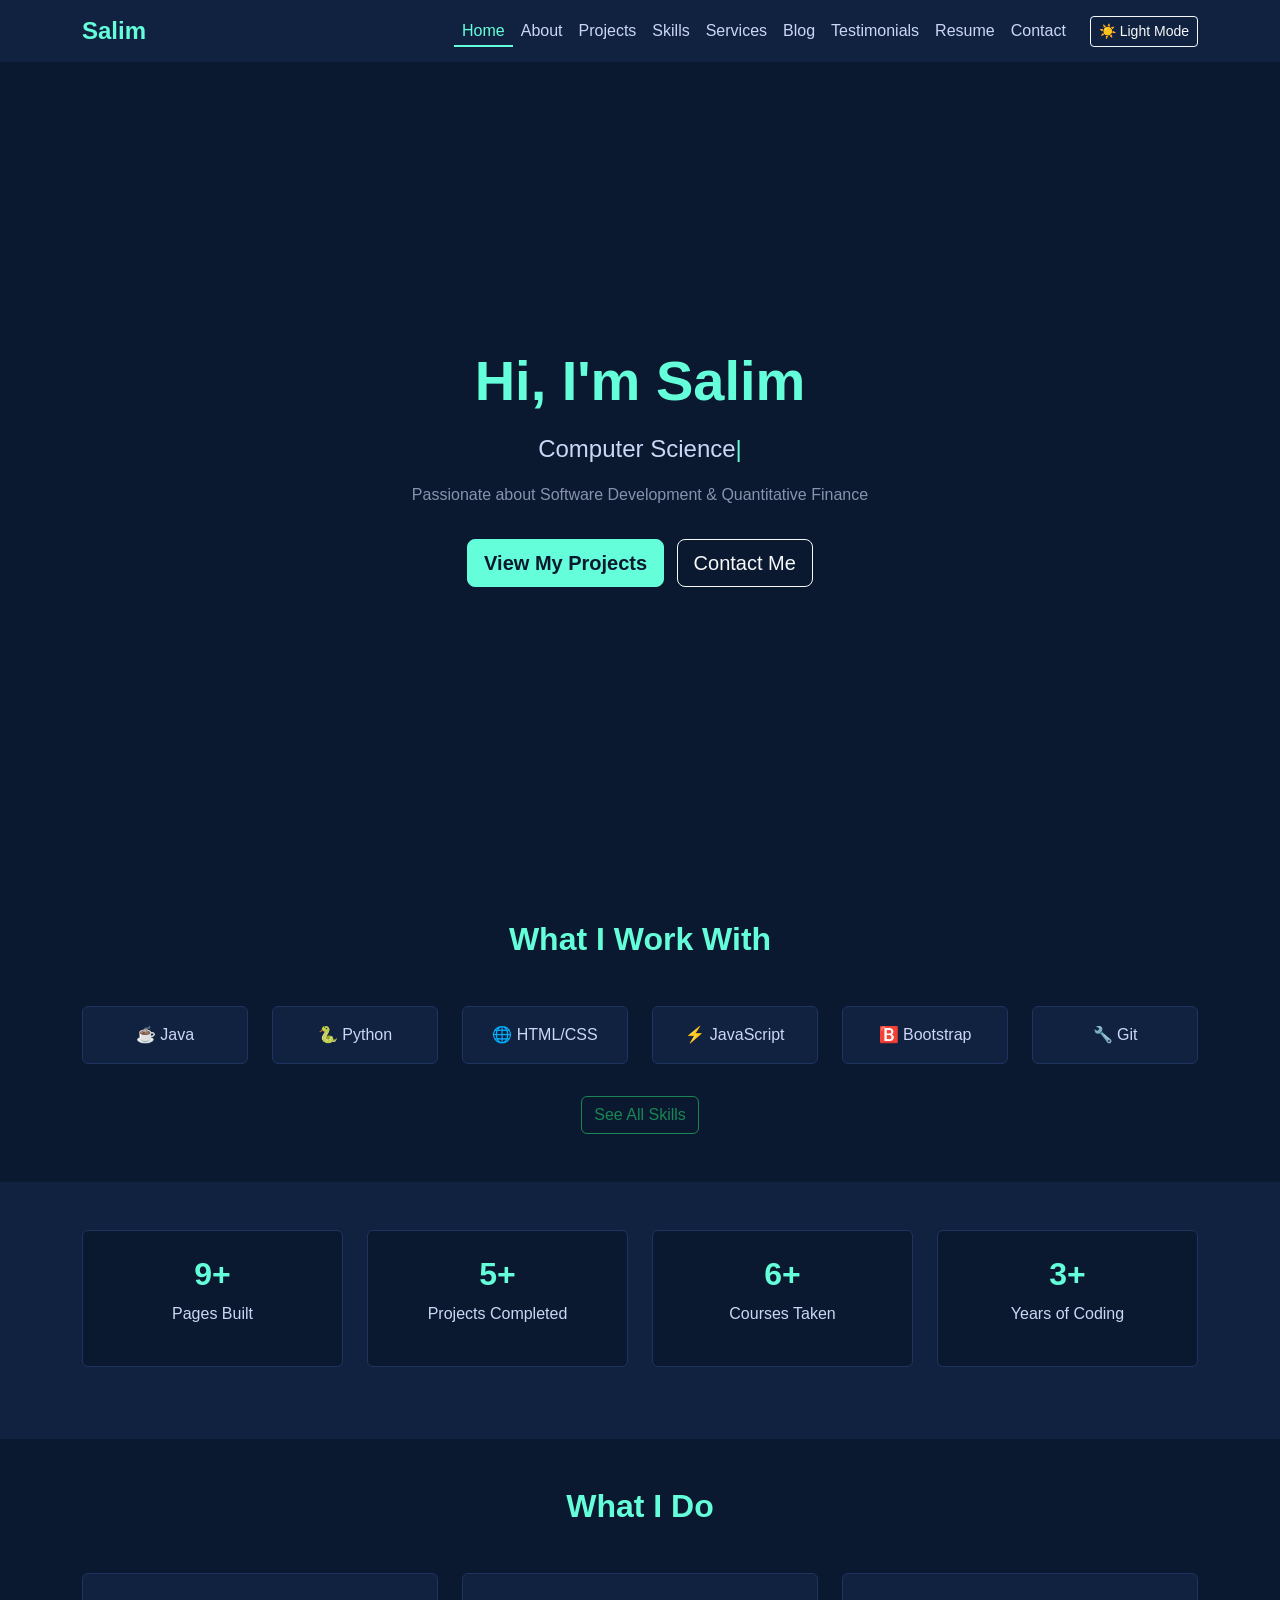
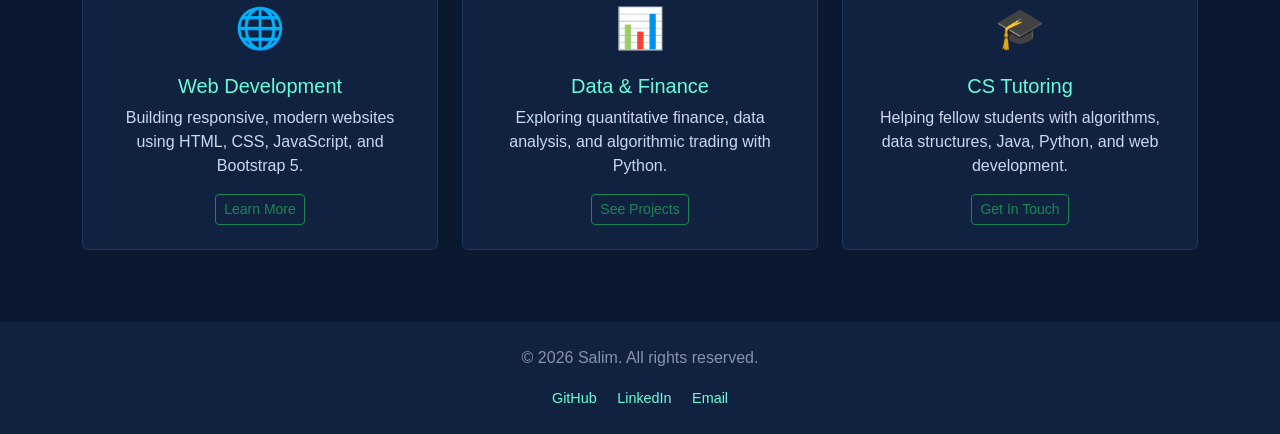
==== index.html @ c45f58c2 "Add skills preview section to Home page" ====
<!DOCTYPE html>
<html lang="en">
<head>
    <meta charset="UTF-8">
    <meta name="viewport" content="width=device-width, initial-scale=1.0">
    <title>Salim | Portfolio</title>
    <link href="https://cdn.jsdelivr.net/npm/bootstrap@5.3.0/dist/css/bootstrap.min.css" rel="stylesheet">
    <link rel="stylesheet" href="css/style.css">
</head>
<body>

    <!-- Navbar -->
    <nav class="navbar navbar-expand-lg navbar-dark bg-dark">
        <div class="container">
            <a class="navbar-brand" href="index.html">Salim</a>
            <button class="navbar-toggler" type="button" data-bs-toggle="collapse" data-bs-target="#navbarNav">
                <span class="navbar-toggler-icon"></span>
            </button>
            <div class="collapse navbar-collapse" id="navbarNav">
                <ul class="navbar-nav ms-auto">
                    <li class="nav-item"><a class="nav-link active" href="index.html">Home</a></li>
                    <li class="nav-item"><a class="nav-link" href="about.html">About</a></li>
                    <li class="nav-item"><a class="nav-link" href="projects.html">Projects</a></li>
                    <li class="nav-item"><a class="nav-link" href="skills.html">Skills</a></li>
                    <li class="nav-item"><a class="nav-link" href="services.html">Services</a></li>
                    <li class="nav-item"><a class="nav-link" href="blog.html">Blog</a></li>
                    <li class="nav-item"><a class="nav-link" href="testimonials.html">Testimonials</a></li>
                    <li class="nav-item"><a class="nav-link" href="resume.html">Resume</a></li>
                    <li class="nav-item"><a class="nav-link" href="contact.html">Contact</a></li>
                </ul>
            </div>
            <button id="modeToggle" class="btn btn-outline-light btn-sm ms-3" onclick="toggleMode()">☀️ Light Mode</button>
        </div>
    </nav>

    <!-- Hero Section -->
    <section class="hero d-flex align-items-center">
        <div class="container text-center">
            <h1 class="display-4 fw-bold">Hi, I'm Salim</h1>
            <p class="lead"><span id="typedText"></span><span class="cursor">|</span></p>
            <p class="subtext">Passionate about Software Development & Quantitative Finance</p>
            <a href="projects.html" class="btn btn-primary btn-lg me-2">View My Projects</a>
            <a href="contact.html" class="btn btn-outline-light btn-lg">Contact Me</a>
        </div>
    </section>
    <!-- Skills Preview Section -->
    <section class="py-5">
        <div class="container">
            <h2 class="section-title text-center mb-5">What I Work With</h2>
            <div class="row justify-content-center text-center">
                <div class="col-md-2 col-4 mb-4">
                    <div class="tech-badge p-3 rounded">
                        <p class="mb-0">☕ Java</p>
                    </div>
                </div>
                <div class="col-md-2 col-4 mb-4">
                    <div class="tech-badge p-3 rounded">
                        <p class="mb-0">🐍 Python</p>
                    </div>
                </div>
                <div class="col-md-2 col-4 mb-4">
                    <div class="tech-badge p-3 rounded">
                        <p class="mb-0">🌐 HTML/CSS</p>
                    </div>
                </div>
                <div class="col-md-2 col-4 mb-4">
                    <div class="tech-badge p-3 rounded">
                        <p class="mb-0">⚡ JavaScript</p>
                    </div>
                </div>
                <div class="col-md-2 col-4 mb-4">
                    <div class="tech-badge p-3 rounded">
                        <p class="mb-0">🅱️ Bootstrap</p>
                    </div>
                </div>
                <div class="col-md-2 col-4 mb-4">
                    <div class="tech-badge p-3 rounded">
                        <p class="mb-0">🔧 Git</p>
                    </div>
                </div>
            </div>
            <div class="text-center mt-2">
                <a href="skills.html" class="btn btn-outline-success">See All Skills</a>
            </div>
        </div>
    </section>
<!-- Stats Section -->
    <section class="stats-section py-5">
        <div class="container">
            <div class="row text-center">
                <div class="col-md-3 mb-4">
                    <div class="stat-card p-4 rounded">
                        <h2 class="accent-text fw-bold">9+</h2>
                        <p>Pages Built</p>
                    </div>
                </div>
                <div class="col-md-3 mb-4">
                    <div class="stat-card p-4 rounded">
                        <h2 class="accent-text fw-bold">5+</h2>
                        <p>Projects Completed</p>
                    </div>
                </div>
                <div class="col-md-3 mb-4">
                    <div class="stat-card p-4 rounded">
                        <h2 class="accent-text fw-bold">6+</h2>
                        <p>Courses Taken</p>
                    </div>
                </div>
                <div class="col-md-3 mb-4">
                    <div class="stat-card p-4 rounded">
                        <h2 class="accent-text fw-bold">3+</h2>
                        <p>Years of Coding</p>
                    </div>
                </div>
            </div>
        </div>
    </section>
    <!-- Featured Section -->
    <section class="py-5">
        <div class="container">
            <h2 class="section-title text-center mb-5">What I Do</h2>
            <div class="row text-center">
                <div class="col-md-4 mb-4">
                    <div class="feature-card p-4 rounded h-100">
                        <div class="feature-icon mb-3">🌐</div>
                        <h5 class="accent-text">Web Development</h5>
                        <p>Building responsive, modern websites using HTML, CSS, JavaScript, and Bootstrap 5.</p>
                        <a href="services.html" class="btn btn-outline-success btn-sm">Learn More</a>
                    </div>
                </div>
                <div class="col-md-4 mb-4">
                    <div class="feature-card p-4 rounded h-100">
                        <div class="feature-icon mb-3">📊</div>
                        <h5 class="accent-text">Data & Finance</h5>
                        <p>Exploring quantitative finance, data analysis, and algorithmic trading with Python.</p>
                        <a href="projects.html" class="btn btn-outline-success btn-sm">See Projects</a>
                    </div>
                </div>
                <div class="col-md-4 mb-4">
                    <div class="feature-card p-4 rounded h-100">
                        <div class="feature-icon mb-3">🎓</div>
                        <h5 class="accent-text">CS Tutoring</h5>
                        <p>Helping fellow students with algorithms, data structures, Java, Python, and web development.</p>
                        <a href="contact.html" class="btn btn-outline-success btn-sm">Get In Touch</a>
                    </div>
                </div>
            </div>
        </div>
    </section>
<!-- Footer -->
    <footer class="text-center py-4">
        <p>&copy; 2026 Salim. All rights reserved.</p>
        <div class="social-links mt-2">
            <a href="https://github.com/8salim3" target="_blank" class="social-link me-3">GitHub</a>
            <a href="https://linkedin.com" target="_blank" class="social-link me-3">LinkedIn</a>
            <a href="mailto:salim@strathmore.edu" class="social-link">Email</a>
        </div>
    </footer>

    <button id="backToTop" onclick="scrollToTop()">↑</button>

    <script src="https://cdn.jsdelivr.net/npm/bootstrap@5.3.0/dist/js/bootstrap.bundle.min.js"></script>
    <script src="js/main.js"></script>
</body>
</html>
---- css/style.css ----
/* General */
body {
    background-color: #0a192f;
    color: #ccd6f6;
    font-family: 'Segoe UI', Tahoma, Geneva, Verdana, sans-serif;
}

/* Navbar */
.navbar {
    background-color: #112240 !important;
}

.navbar-brand {
    color: #64ffda !important;
    font-weight: bold;
    font-size: 1.5rem;
}

.nav-link {
    color: #ccd6f6 !important;
}

.nav-link:hover {
    color: #64ffda !important;
}

/* Hero Section */
.hero {
    min-height: 90vh;
    background-color: #0a192f;
    display: flex;
    align-items: center;
}

.hero h1 {
    color: #64ffda;
    margin-bottom: 1rem;
}

.hero .lead {
    color: #ccd6f6;
    font-size: 1.5rem;
}

.hero .subtext {
    color: #8892b0;
    margin-bottom: 2rem;
}

/* Footer */
footer {
    background-color: #112240;
    color: #8892b0;
    margin-top: auto;
}
/* Section Titles */
.section-title {
    color: #64ffda;
    font-weight: bold;
}

.accent-text {
    color: #64ffda;
}

/* Education Card */
.education-card {
    background-color: #112240;
    border-left: 4px solid #64ffda;
}

/* Interest Cards */
.interest-card {
    background-color: #112240;
    border: 1px solid #1d3461;
    transition: transform 0.3s ease;
}

.interest-card:hover {
    transform: translateY(-5px);
    border-color: #64ffda;
}
/* Contact Form */
.contact-form {
    background-color: #112240;
    border: 1px solid #1d3461;
}

.form-control {
    background-color: #0a192f;
    border: 1px solid #1d3461;
    color: #ccd6f6;
}

.form-control:focus {
    background-color: #0a192f;
    border-color: #64ffda;
    color: #ccd6f6;
    box-shadow: 0 0 0 0.2rem rgba(100, 255, 218, 0.25);
}

.form-label {
    color: #ccd6f6;
}

.btn-primary {
    background-color: #64ffda;
    border-color: #64ffda;
    color: #0a192f;
    font-weight: bold;
}

.btn-primary:hover {
    background-color: #45e6c3;
    border-color: #45e6c3;
    color: #0a192f;
}
/* Project Cards */
.project-card {
    background-color: #112240;
    border: 1px solid #1d3461;
    transition: transform 0.3s ease;
}

.project-card:hover {
    transform: translateY(-5px);
    border-color: #64ffda;
}
/* Skills Progress Bars */
.progress {
    background-color: #1d3461;
    height: 12px;
    border-radius: 6px;
}

.progress-bar {
    background-color: #64ffda;
    color: #0a192f;
    font-weight: bold;
    font-size: 0.75rem;
}

/* Skill Badges */
.skill-badge {
    background-color: #112240;
    border: 1px solid #1d3461;
    color: #ccd6f6;
    transition: all 0.3s ease;
}

.skill-badge:hover {
    border-color: #64ffda;
    color: #64ffda;
}
/* Service Cards */
.service-card {
    background-color: #112240;
    border: 1px solid #1d3461;
    transition: transform 0.3s ease;
}

.service-card:hover {
    transform: translateY(-5px);
    border-color: #64ffda;
}

.service-icon {
    font-size: 2.5rem;
}
/* Blog Cards */
.blog-card {
    background-color: #112240;
    border: 1px solid #1d3461;
    transition: transform 0.3s ease;
}

.blog-card:hover {
    transform: translateY(-5px);
    border-color: #64ffda;
}

.blog-card-header {
    background-color: #0a192f;
    border-bottom: 1px solid #1d3461;
}

.blog-category {
    color: #64ffda;
    font-size: 0.85rem;
    font-weight: bold;
    text-transform: uppercase;
    letter-spacing: 1px;
}
/* Testimonial Cards */
.testimonial-card {
    background-color: #112240;
    border: 1px solid #1d3461;
    border-left: 4px solid #64ffda;
    transition: transform 0.3s ease;
}

.testimonial-card:hover {
    transform: translateY(-5px);
}

.testimonial-text {
    color: #ccd6f6;
    font-style: italic;
    line-height: 1.8;
}
/* Resume Items */
.resume-item {
    background-color: #112240;
    border: 1px solid #1d3461;
    border-left: 4px solid #64ffda;
    transition: transform 0.3s ease;
}

.resume-item:hover {
    transform: translateY(-3px);
}
/* Light Mode */
body.light-mode {
    background-color: #f0f4f8;
    color: #1a1a2e;
}

body.light-mode .navbar {
    background-color: #1a1a2e !important;
}

body.light-mode .hero {
    background-color: #f0f4f8;
}

body.light-mode .education-card,
body.light-mode .interest-card,
body.light-mode .project-card,
body.light-mode .service-card,
body.light-mode .blog-card,
body.light-mode .testimonial-card,
body.light-mode .resume-item,
body.light-mode .contact-form,
body.light-mode .skill-badge {
    background-color: #ffffff;
    border-color: #d0d7de;
}

body.light-mode .form-control {
    background-color: #ffffff;
    color: #1a1a2e;
    border-color: #d0d7de;
}

body.light-mode footer {
    background-color: #1a1a2e;
    color: #f0f4f8;
}

body.light-mode .text-muted {
    color: #555555 !important;
}
/* Social Links */
.social-links a {
    color: #64ffda;
    text-decoration: none;
    font-size: 0.9rem;
    transition: color 0.3s ease;
}

.social-links a:hover {
    color: #ffffff;
}
/* Back to Top Button */
#backToTop {
    display: none;
    position: fixed;
    bottom: 30px;
    right: 30px;
    background-color: #64ffda;
    color: #0a192f;
    border: none;
    border-radius: 50%;
    width: 45px;
    height: 45px;
    font-size: 1.2rem;
    cursor: pointer;
    z-index: 999;
    transition: background-color 0.3s ease;
}

#backToTop:hover {
    background-color: #45e6c3;
}
/* Stats Section */
.stats-section {
    background-color: #112240;
}

.stat-card {
    background-color: #0a192f;
    border: 1px solid #1d3461;
    transition: transform 0.3s ease;
}

.stat-card:hover {
    transform: translateY(-5px);
    border-color: #64ffda;
}
/* Feature Cards */
.feature-card {
    background-color: #112240;
    border: 1px solid #1d3461;
    transition: transform 0.3s ease;
}

.feature-card:hover {
    transform: translateY(-5px);
    border-color: #64ffda;
}

.feature-icon {
    font-size: 2.5rem;
}
/* Typing Animation */
.cursor {
    color: #64ffda;
    animation: blink 0.7s infinite;
}

@keyframes blink {
    0%, 100% { opacity: 1; }
    50% { opacity: 0; }
}
/* Intro Card */
.intro-card {
    background-color: #112240;
    border: 1px solid #1d3461;
    border-top: 4px solid #64ffda;
}

.intro-avatar {
    font-size: 4rem;
}
/* Active Nav Link */
.nav-link.active {
    color: #64ffda !important;
    border-bottom: 2px solid #64ffda;
    padding-bottom: 2px;
}
/* Filter Buttons */
.filter-btn {
    transition: all 0.3s ease;
}

.active-filter {
    background-color: #64ffda !important;
    color: #0a192f !important;
    border-color: #64ffda !important;
}
/* Call to Action Section */
.cta-section {
    background-color: #112240;
    border-top: 1px solid #1d3461;
    border-bottom: 1px solid #1d3461;
}
/* Timeline */
.timeline-item {
    background-color: #112240;
    border-left: 4px solid #64ffda;
    transition: transform 0.3s ease;
}

.timeline-item:hover {
    transform: translateX(5px);
}
/* Tech Badges */
.tech-badge {
    background-color: #112240;
    border: 1px solid #1d3461;
    color: #ccd6f6;
    transition: all 0.3s ease;
}

.tech-badge:hover {
    border-color: #64ffda;
    color: #64ffda;
    transform: translateY(-3px);
}
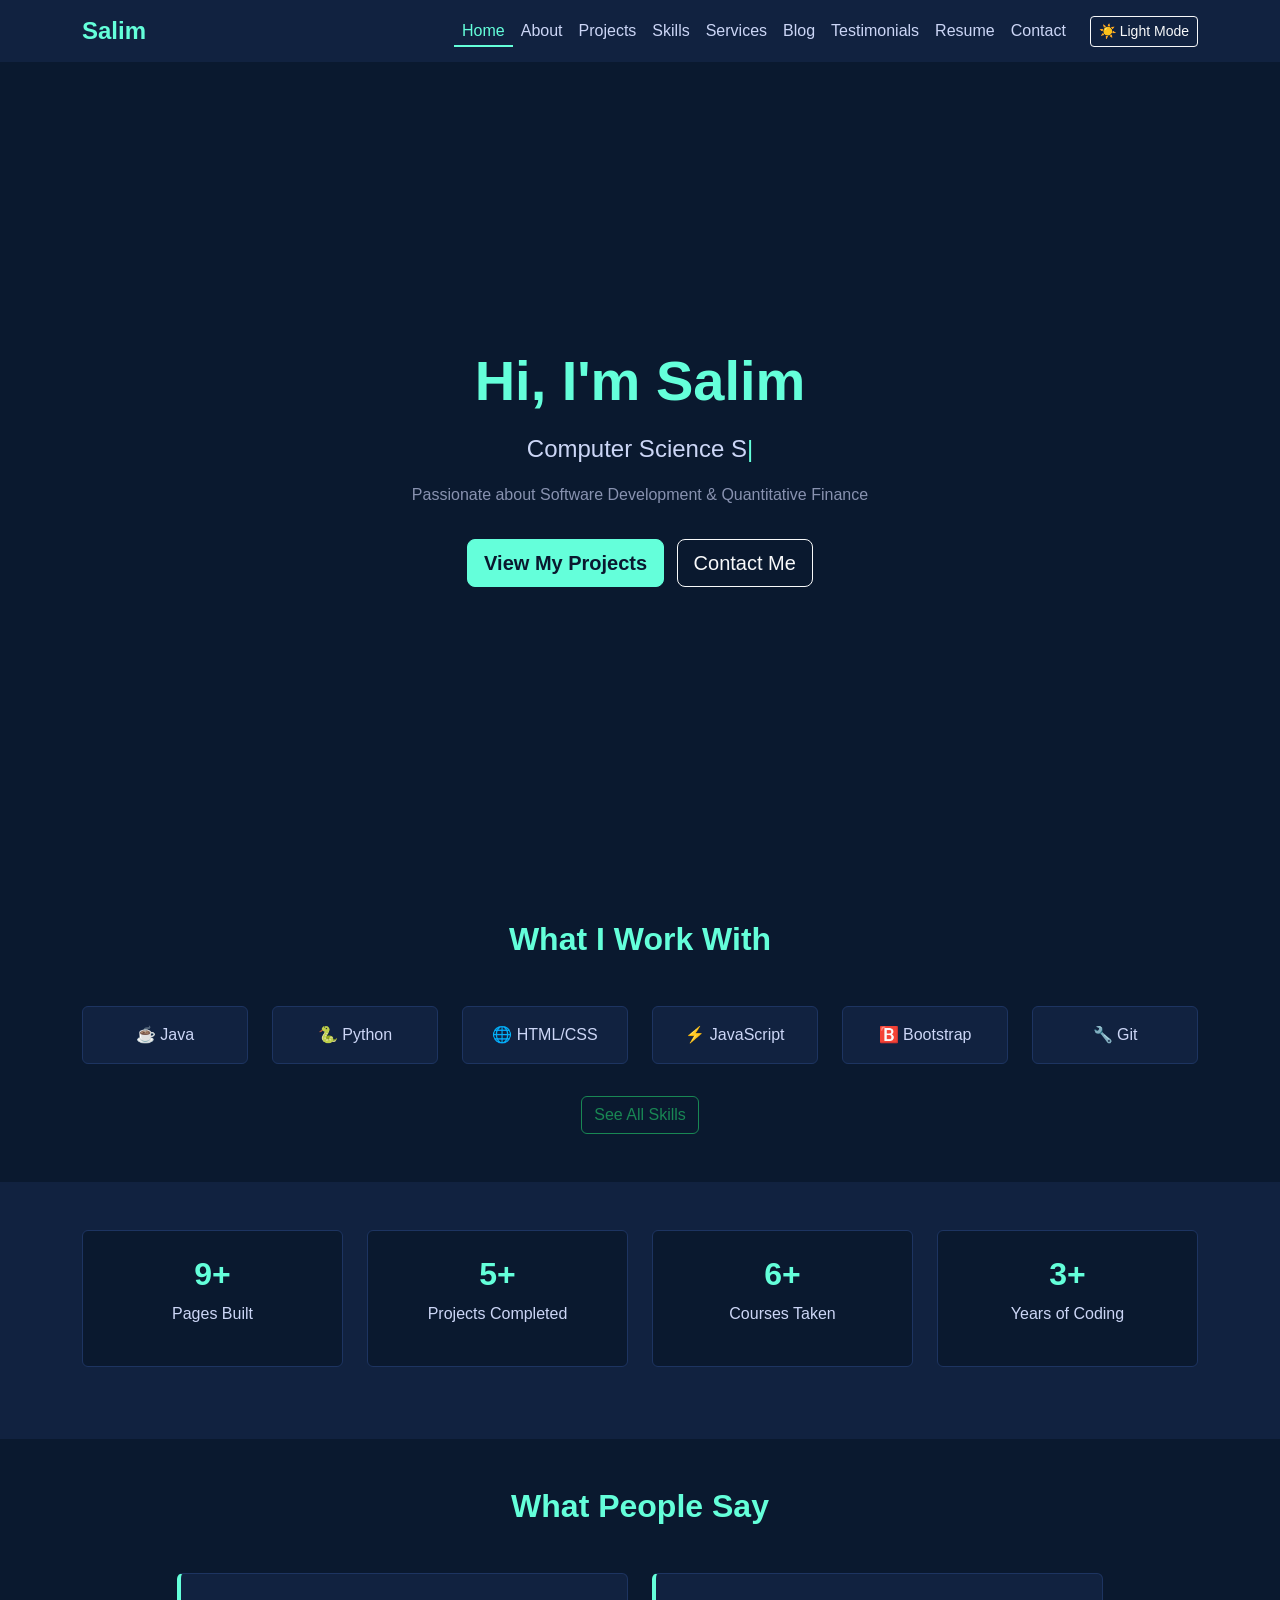
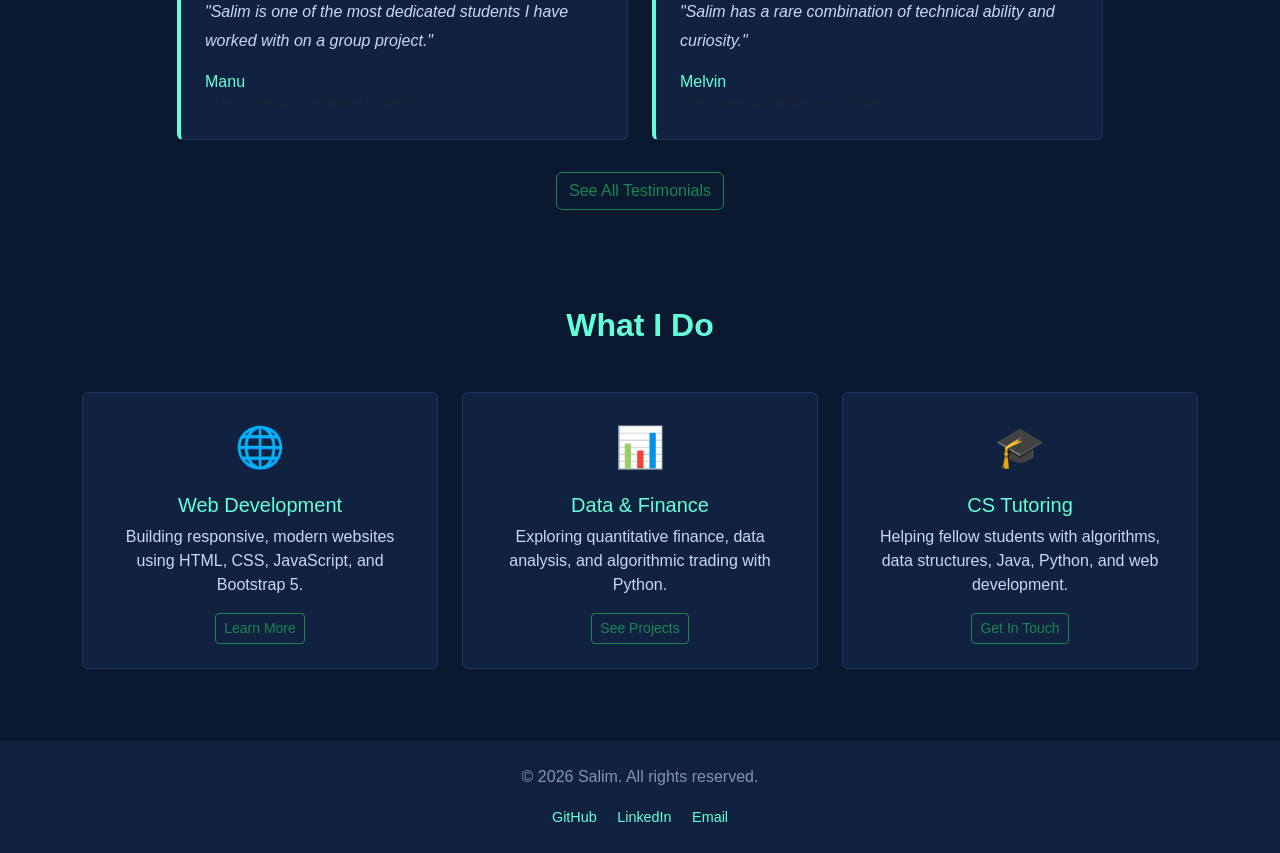
==== commit cfa959c6: "Add testimonials preview section to Home page" ====
--- a/index.html
+++ b/index.html
@@ -115,6 +115,36 @@
             </div>
         </div>
     </section>
+    <!-- Testimonials Preview -->
+    <section class="py-5">
+        <div class="container">
+            <h2 class="section-title text-center mb-5">What People Say</h2>
+            <div class="row justify-content-center">
+                <div class="col-md-5 mb-4">
+                    <div class="testimonial-card p-4 rounded h-100">
+                        <p class="testimonial-text">"Salim is one of the most dedicated students I have worked with on a group project."</p>
+                        <div class="mt-3">
+                            <h6 class="accent-text mb-0">Manu</h6>
+                            <small class="text-muted">Classmate — Strathmore University</small>
+                        </div>
+                    </div>
+                </div>
+                <div class="col-md-5 mb-4">
+                    <div class="testimonial-card p-4 rounded h-100">
+                        <p class="testimonial-text">"Salim has a rare combination of technical ability and curiosity."</p>
+                        <div class="mt-3">
+                            <h6 class="accent-text mb-0">Melvin</h6>
+                            <small class="text-muted">Classmate — Strathmore University</small>
+                        </div>
+                    </div>
+                </div>
+            </div>
+            <div class="text-center mt-2">
+                <a href="testimonials.html" class="btn btn-outline-success">See All Testimonials</a>
+            </div>
+        </div>
+    </section>
+    
     <!-- Featured Section -->
     <section class="py-5">
         <div class="container">
--- a/css/style.css
+++ b/css/style.css
@@ -386,4 +386,24 @@
     border-color: #64ffda;
     color: #64ffda;
     transform: translateY(-3px);
+}
+/* Blog Tags */
+.blog-tag {
+    background-color: #112240;
+    border: 1px solid #64ffda;
+    color: #64ffda;
+    padding: 5px 15px;
+    border-radius: 20px;
+    font-size: 0.85rem;
+}
+/* Contact Info Cards */
+.contact-info-card {
+    background-color: #112240;
+    border: 1px solid #1d3461;
+    transition: transform 0.3s ease;
+}
+
+.contact-info-card:hover {
+    transform: translateY(-3px);
+    border-color: #64ffda;
 }
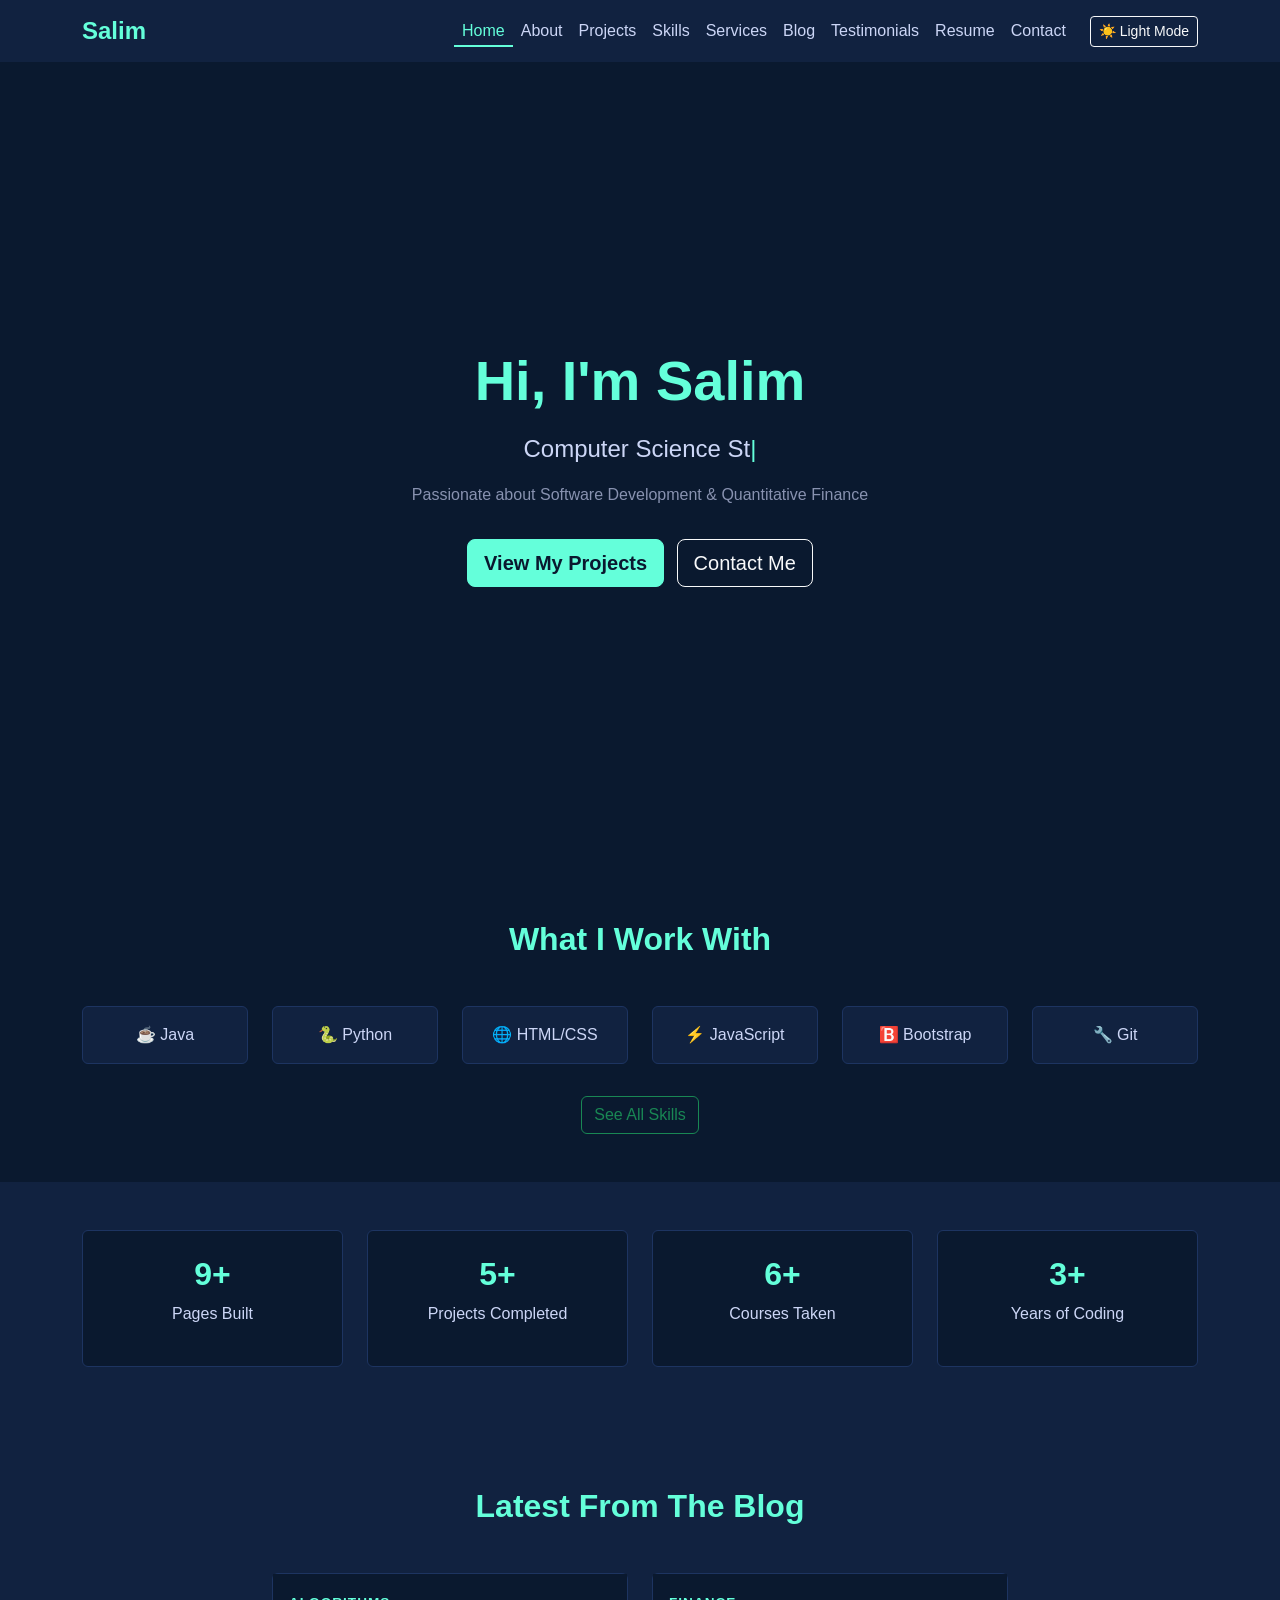
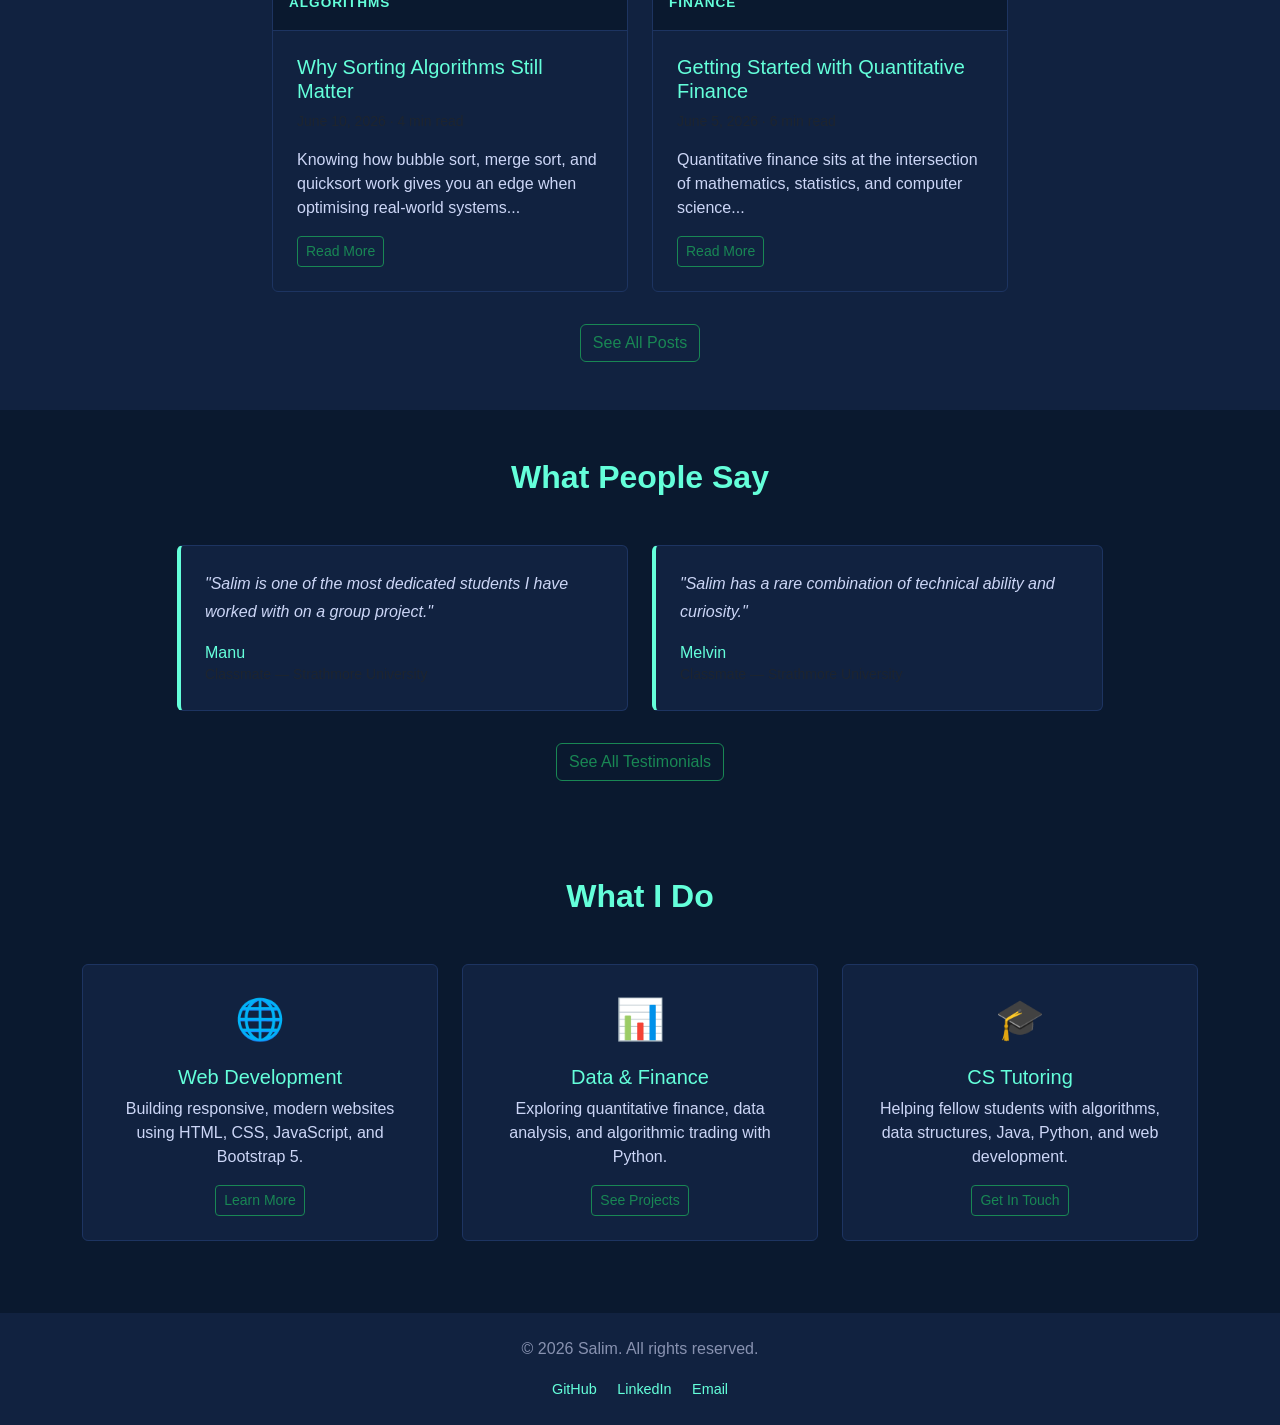
==== commit 518e1e42: "Add latest blog preview section to Home page" ====
--- a/index.html
+++ b/index.html
@@ -115,6 +115,43 @@
             </div>
         </div>
     </section>
+    <!-- Latest Blog Preview -->
+    <section class="py-5" style="background-color: #112240;">
+        <div class="container">
+            <h2 class="section-title text-center mb-5">Latest From The Blog</h2>
+            <div class="row justify-content-center">
+                <div class="col-md-4 mb-4">
+                    <div class="blog-card rounded h-100">
+                        <div class="blog-card-header p-3">
+                            <span class="blog-category">Algorithms</span>
+                        </div>
+                        <div class="p-4">
+                            <h5 class="accent-text">Why Sorting Algorithms Still Matter</h5>
+                            <p class="text-muted small">June 10, 2026 · 4 min read</p>
+                            <p>Knowing how bubble sort, merge sort, and quicksort work gives you an edge when optimising real-world systems...</p>
+                            <a href="blog.html" class="btn btn-outline-success btn-sm">Read More</a>
+                        </div>
+                    </div>
+                </div>
+                <div class="col-md-4 mb-4">
+                    <div class="blog-card rounded h-100">
+                        <div class="blog-card-header p-3">
+                            <span class="blog-category">Finance</span>
+                        </div>
+                        <div class="p-4">
+                            <h5 class="accent-text">Getting Started with Quantitative Finance</h5>
+                            <p class="text-muted small">June 5, 2026 · 6 min read</p>
+                            <p>Quantitative finance sits at the intersection of mathematics, statistics, and computer science...</p>
+                            <a href="blog.html" class="btn btn-outline-success btn-sm">Read More</a>
+                        </div>
+                    </div>
+                </div>
+            </div>
+            <div class="text-center mt-2">
+                <a href="blog.html" class="btn btn-outline-success">See All Posts</a>
+            </div>
+        </div>
+    </section>
     <!-- Testimonials Preview -->
     <section class="py-5">
         <div class="container">
--- a/css/style.css
+++ b/css/style.css
@@ -406,4 +406,21 @@
 .contact-info-card:hover {
     transform: translateY(-3px);
     border-color: #64ffda;
+}
+/* Fun Fact Cards */
+.fun-fact-card {
+    background-color: #112240;
+    border: 1px solid #1d3461;
+    transition: transform 0.3s ease;
+}
+
+.fun-fact-card:hover {
+    transform: translateY(-5px);
+    border-color: #64ffda;
+}
+/* Pricing Note */
+.pricing-note {
+    background-color: #112240;
+    border: 1px solid #1d3461;
+    border-top: 4px solid #64ffda;
 }
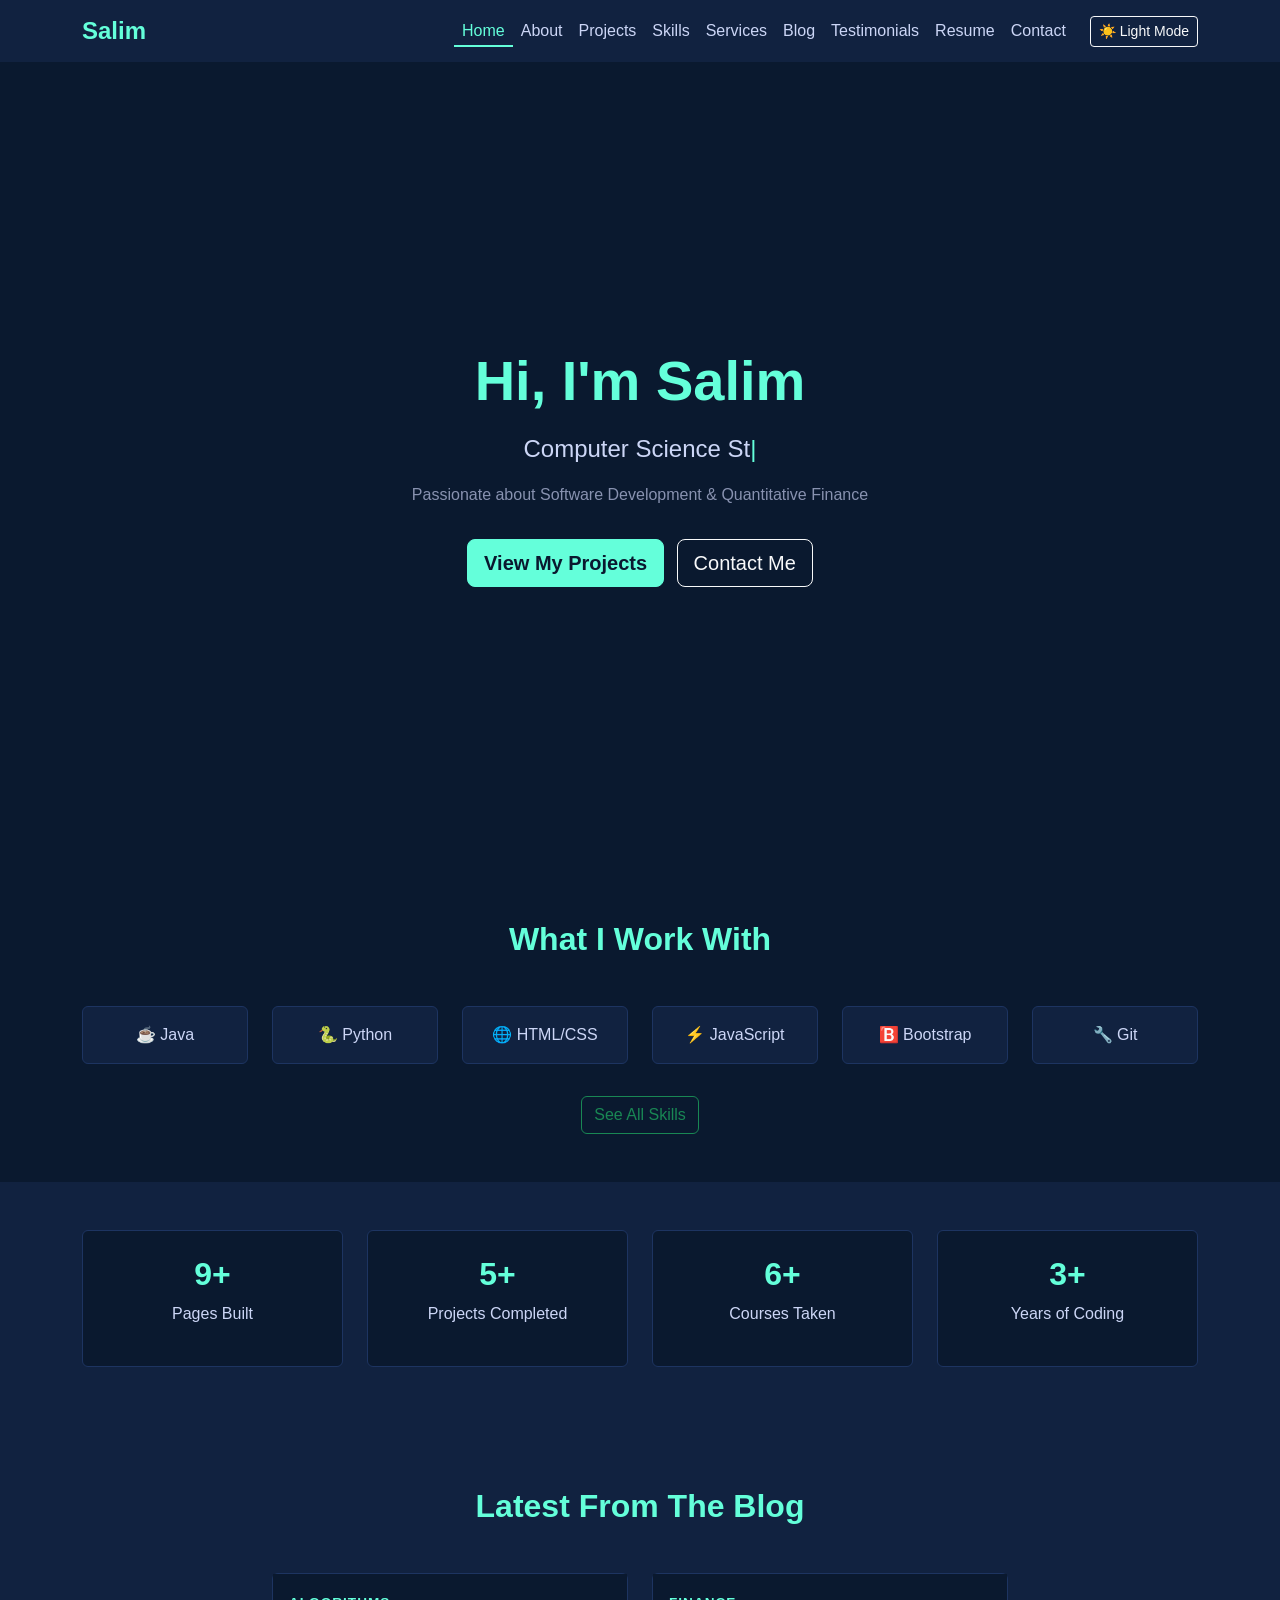
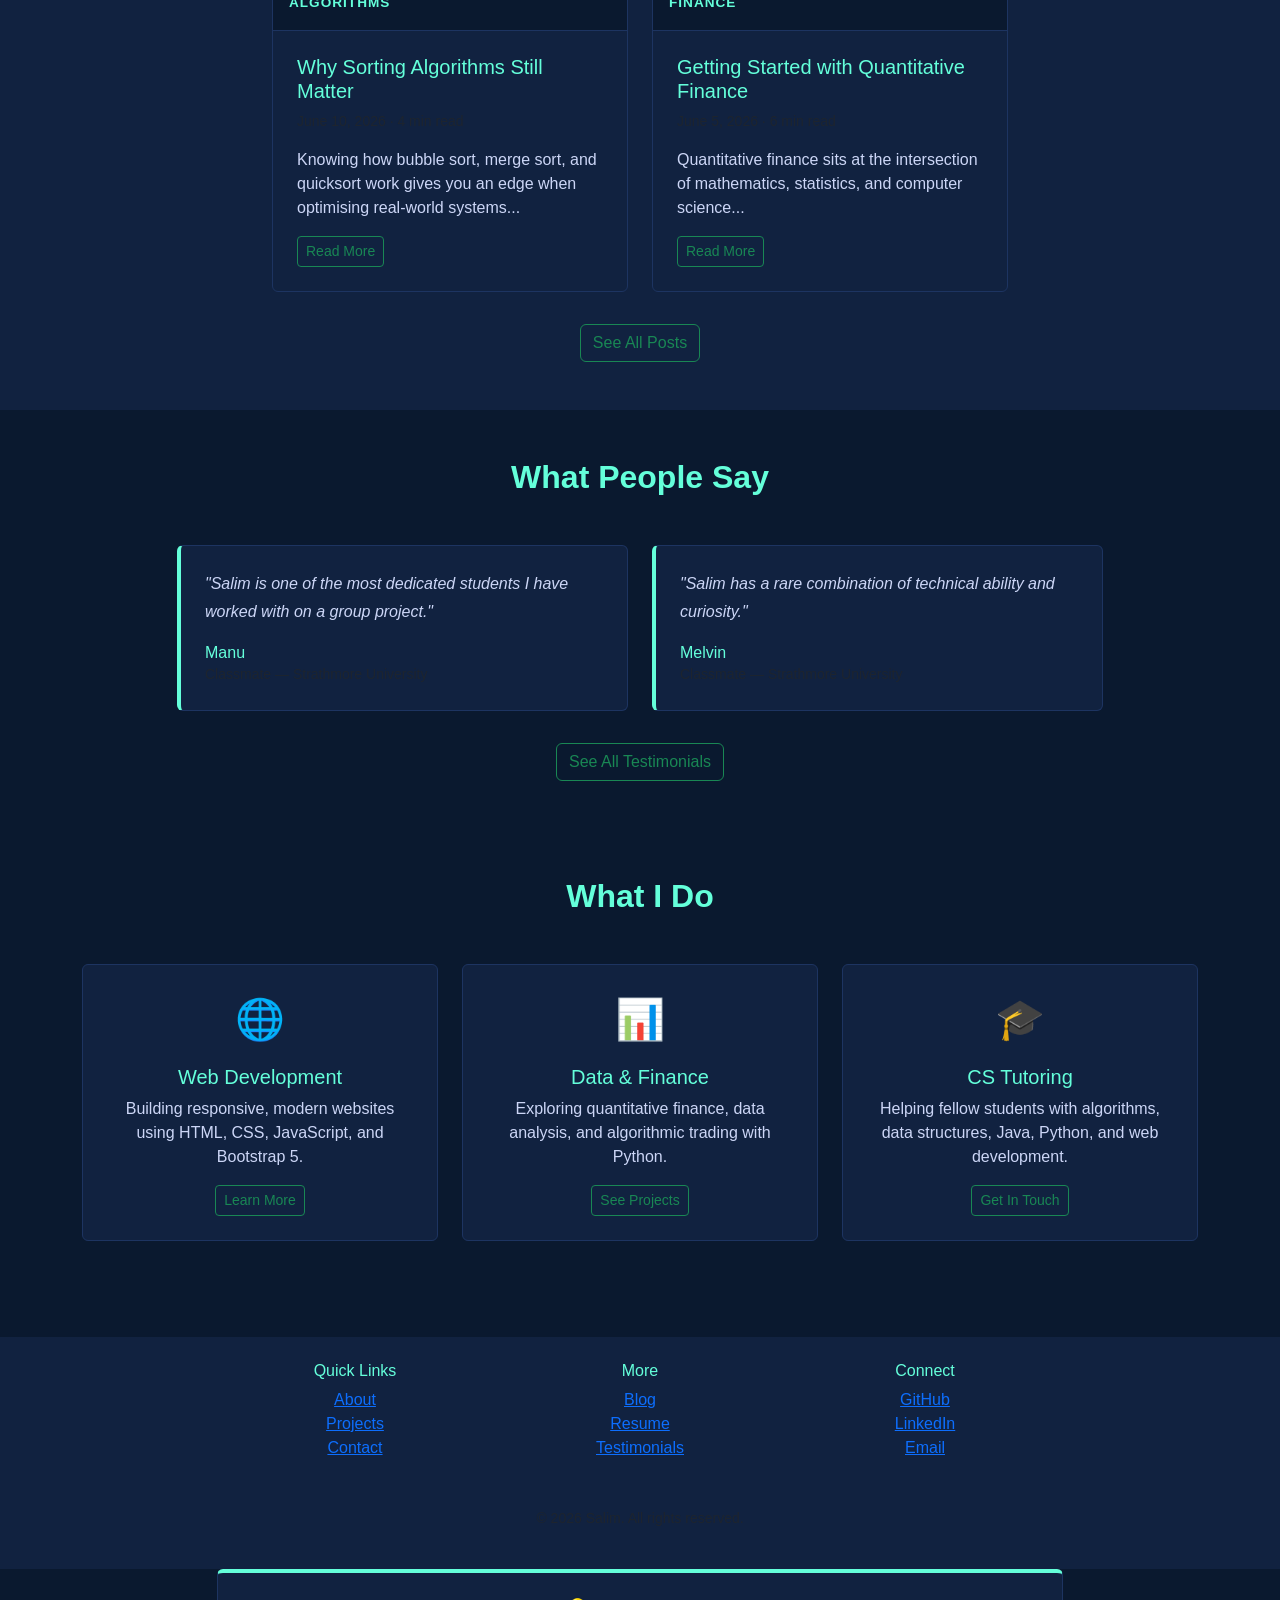
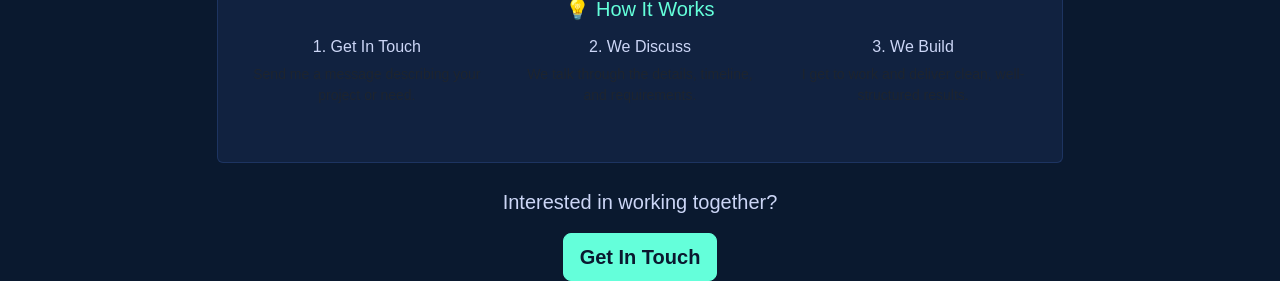
==== commit 0f351c99: "Improve footer with quick links and connect section" ====
--- a/index.html
+++ b/index.html
@@ -214,15 +214,65 @@
             </div>
         </div>
     </section>
-<!-- Footer -->
+<!-- Pricing Note -->
+            <div class="row justify-content-center mt-4 mb-4">
+   <!-- Footer -->
     <footer class="text-center py-4">
-        <p>&copy; 2026 Salim. All rights reserved.</p>
-        <div class="social-links mt-2">
-            <a href="https://github.com/8salim3" target="_blank" class="social-link me-3">GitHub</a>
-            <a href="https://linkedin.com" target="_blank" class="social-link me-3">LinkedIn</a>
-            <a href="mailto:salim@strathmore.edu" class="social-link">Email</a>
-        </div>
-    </footer>
+        <div class="container">
+            <div class="row justify-content-center mb-3">
+                <div class="col-md-3 mb-3">
+                    <h6 class="accent-text">Quick Links</h6>
+                    <ul class="list-unstyled">
+                        <li><a href="about.html" class="social-link">About</a></li>
+                        <li><a href="projects.html" class="social-link">Projects</a></li>
+                        <li><a href="contact.html" class="social-link">Contact</a></li>
+                    </ul>
+                </div>
+                <div class="col-md-3 mb-3">
+                    <h6 class="accent-text">More</h6>
+                    <ul class="list-unstyled">
+                        <li><a href="blog.html" class="social-link">Blog</a></li>
+                        <li><a href="resume.html" class="social-link">Resume</a></li>
+                        <li><a href="testimonials.html" class="social-link">Testimonials</a></li>
+                    </ul>
+                </div>
+                <div class="col-md-3 mb-3">
+                    <h6 class="accent-text">Connect</h6>
+                    <ul class="list-unstyled">
+                        <li><a href="https://github.com/8salim3" target="_blank" class="social-link">GitHub</a></li>
+                        <li><a href="https://linkedin.com" target="_blank" class="social-link">LinkedIn</a></li>
+                        <li><a href="mailto:salim@strathmore.edu" class="social-link">Email</a></li>
+                    </ul>
+                </div>
+            </div>
+            <p class="text-muted small">&copy; 2026 Salim. All rights reserved.</p>
+        </div>
+    </footer>             <div class="col-md-8">
+                    <div class="pricing-note p-4 rounded text-center">
+                        <h5 class="accent-text mb-3">💡 How It Works</h5>
+                        <div class="row">
+                            <div class="col-md-4 mb-3">
+                                <h6>1. Get In Touch</h6>
+                                <p class="text-muted small">Send me a message describing your project or need.</p>
+                            </div>
+                            <div class="col-md-4 mb-3">
+                                <h6>2. We Discuss</h6>
+                                <p class="text-muted small">We talk through the details, timeline, and requirements.</p>
+                            </div>
+                            <div class="col-md-4 mb-3">
+                                <h6>3. We Build</h6>
+                                <p class="text-muted small">I get to work and deliver clean, well-structured results.</p>
+                            </div>
+                        </div>
+                    </div>
+                </div>
+            </div>
+
+            <!-- CTA -->
+            <div class="text-center mt-4">
+                <p class="lead">Interested in working together?</p>
+                <a href="contact.html" class="btn btn-primary btn-lg">Get In Touch</a>
+            </div>
 
     <button id="backToTop" onclick="scrollToTop()">↑</button>
 
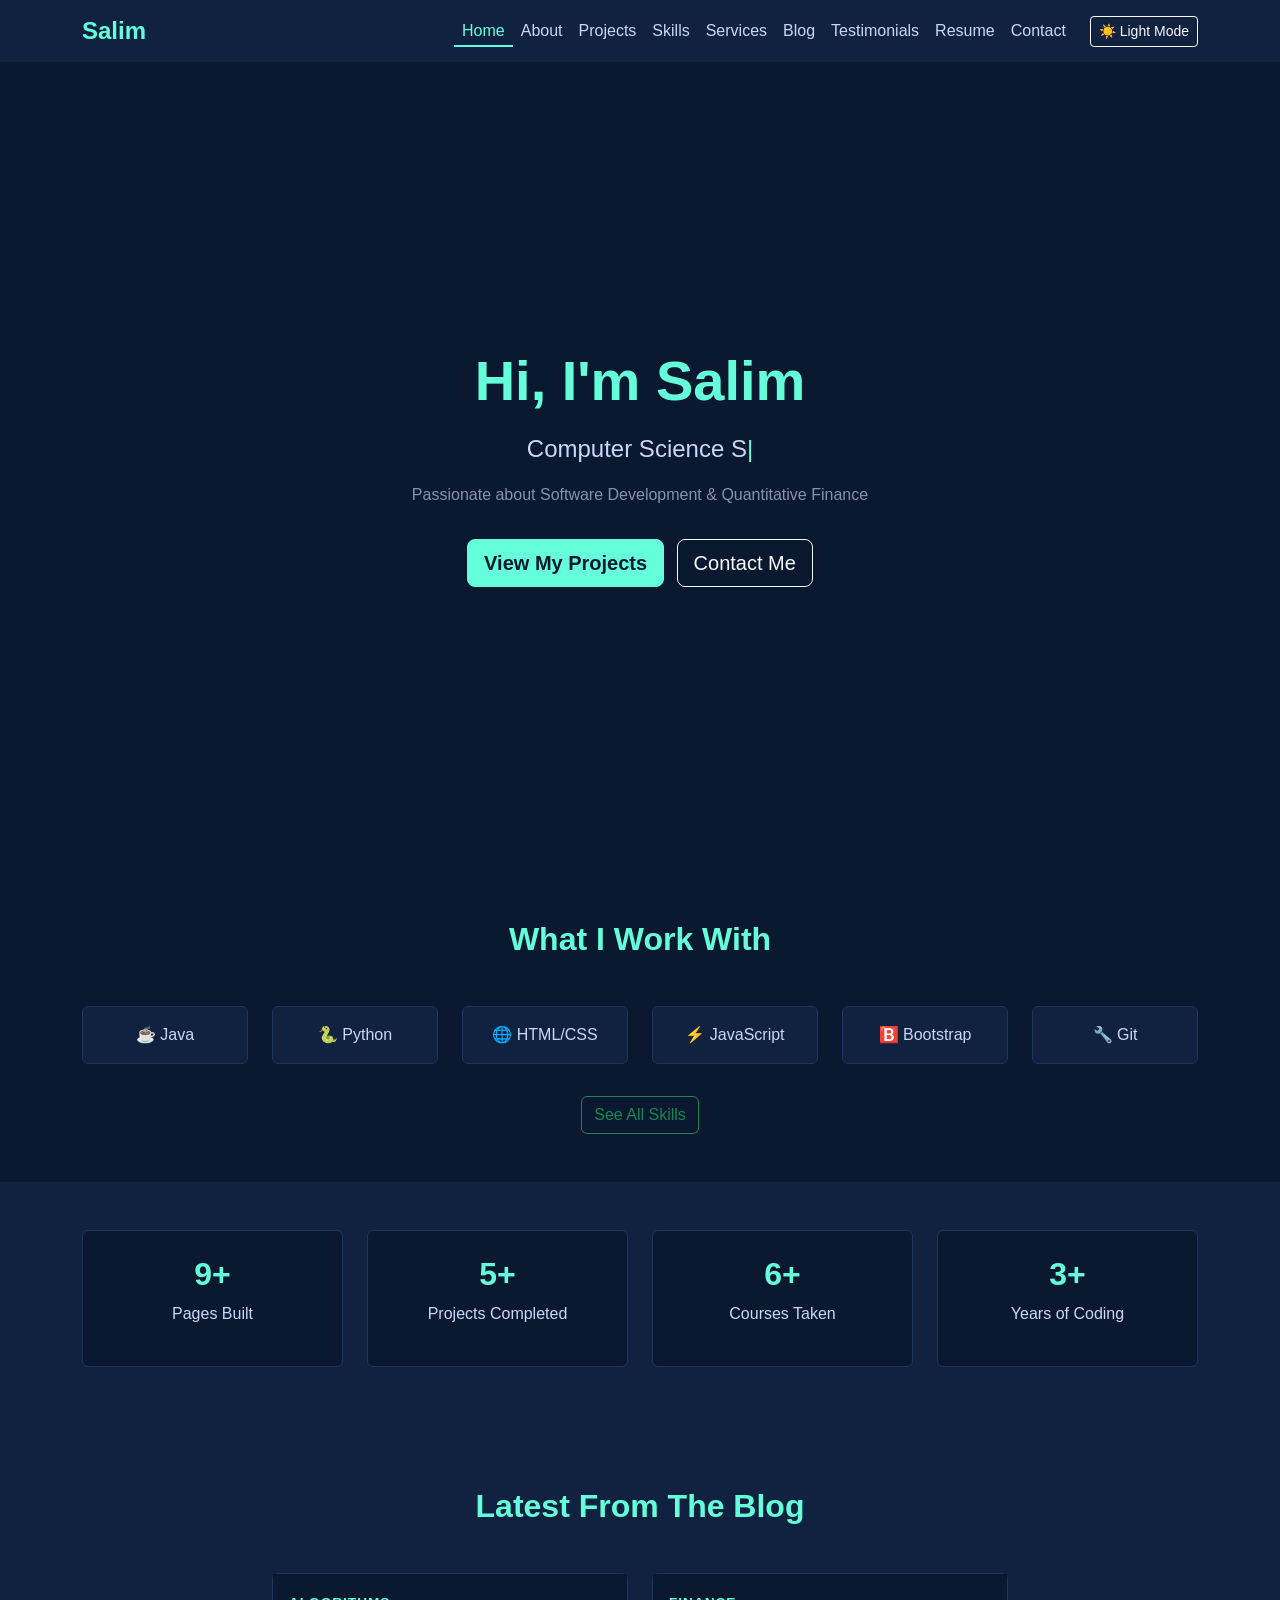
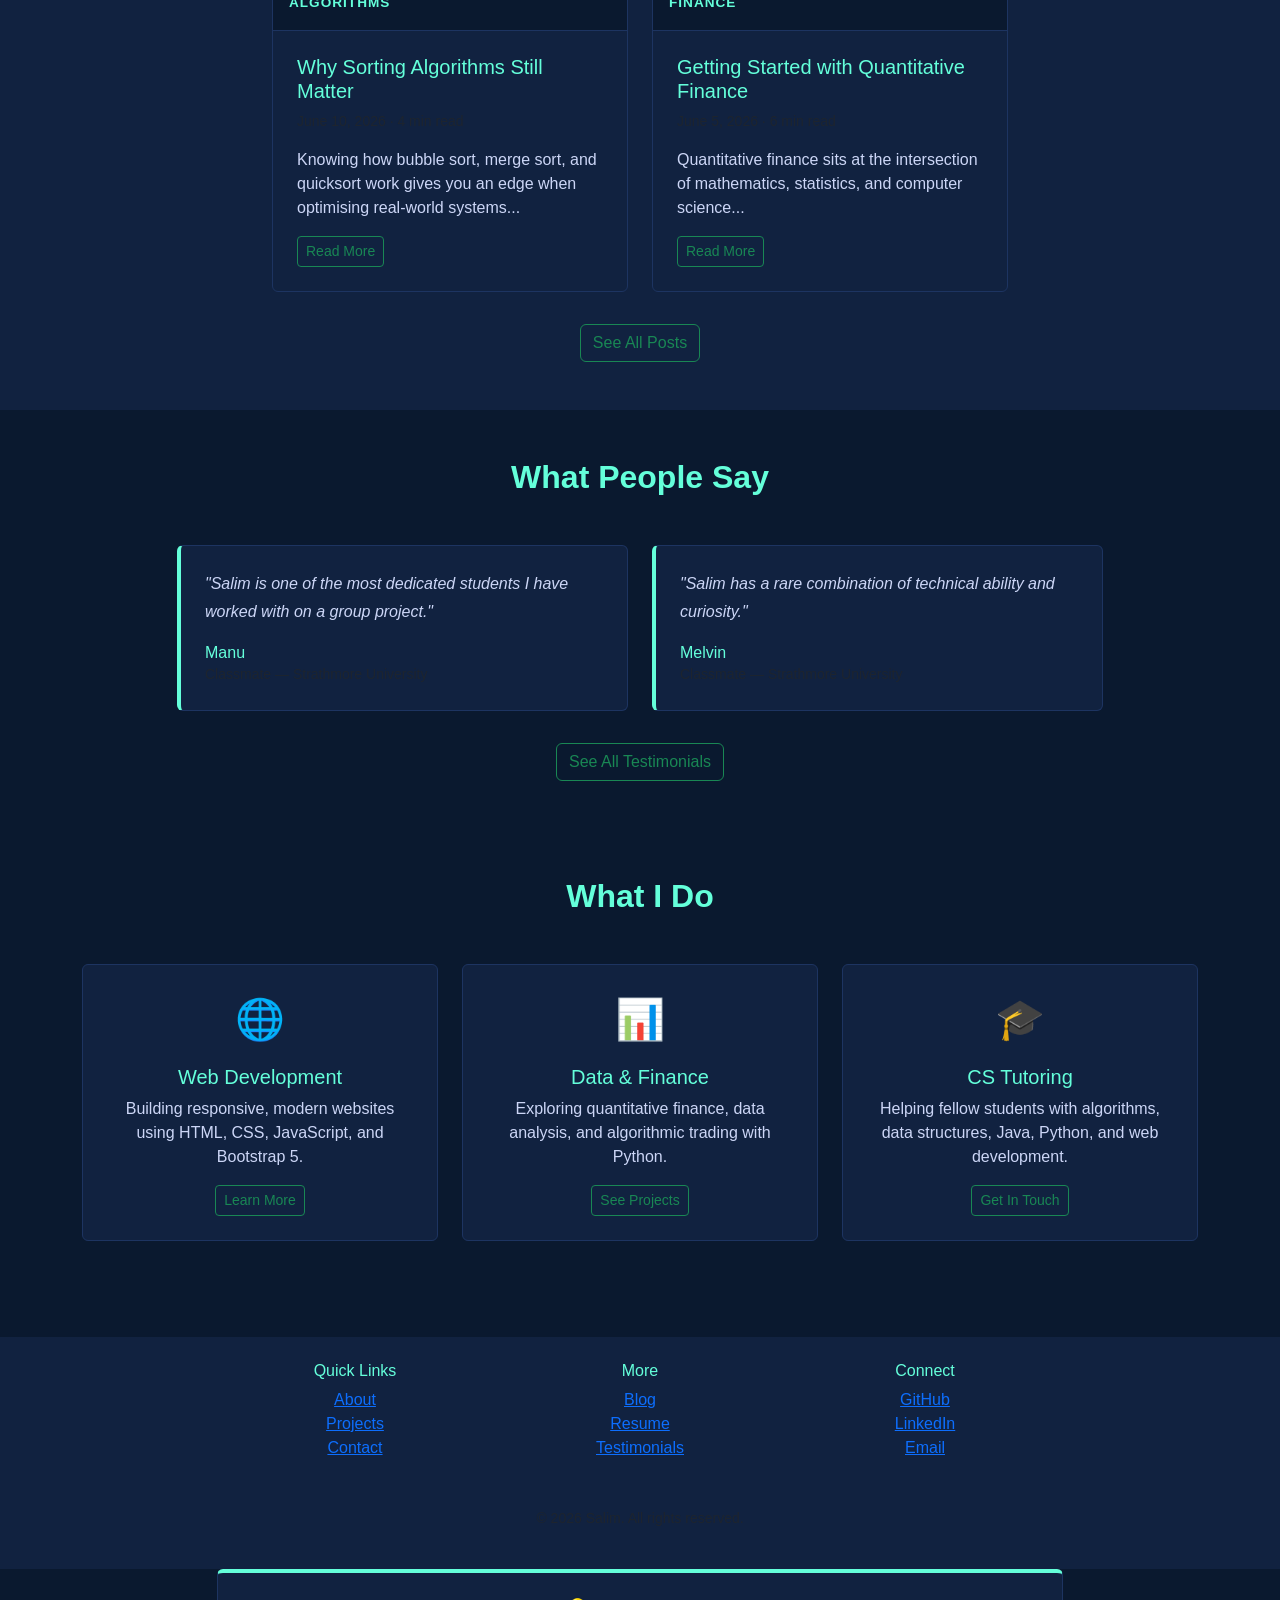
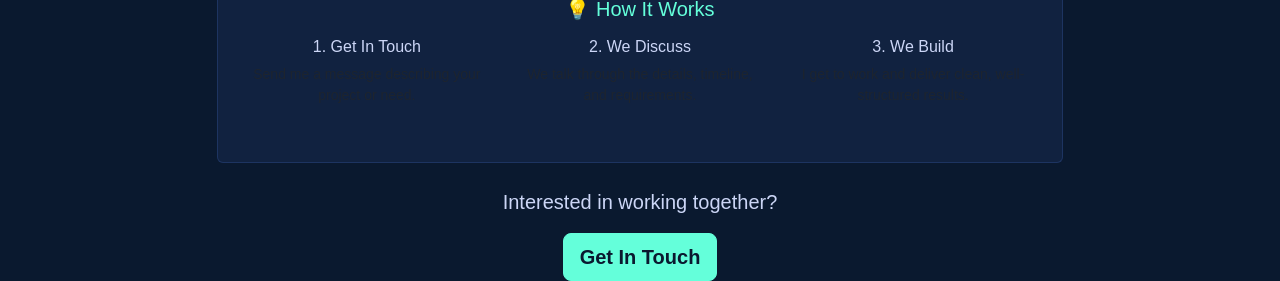
==== commit 4994a060: "Add code comments and documentation to index.html" ====
--- a/index.html
+++ b/index.html
@@ -8,6 +8,13 @@
     <link rel="stylesheet" href="css/style.css">
 </head>
 <body>
+
+    <!-- 
+        Page: Home (index.html)
+        Author: Salim
+        Description: Main landing page with hero, skills preview, stats, featured sections and blog preview
+        Last Updated: June 2026
+    -->
 
     <!-- Navbar -->
     <nav class="navbar navbar-expand-lg navbar-dark bg-dark">
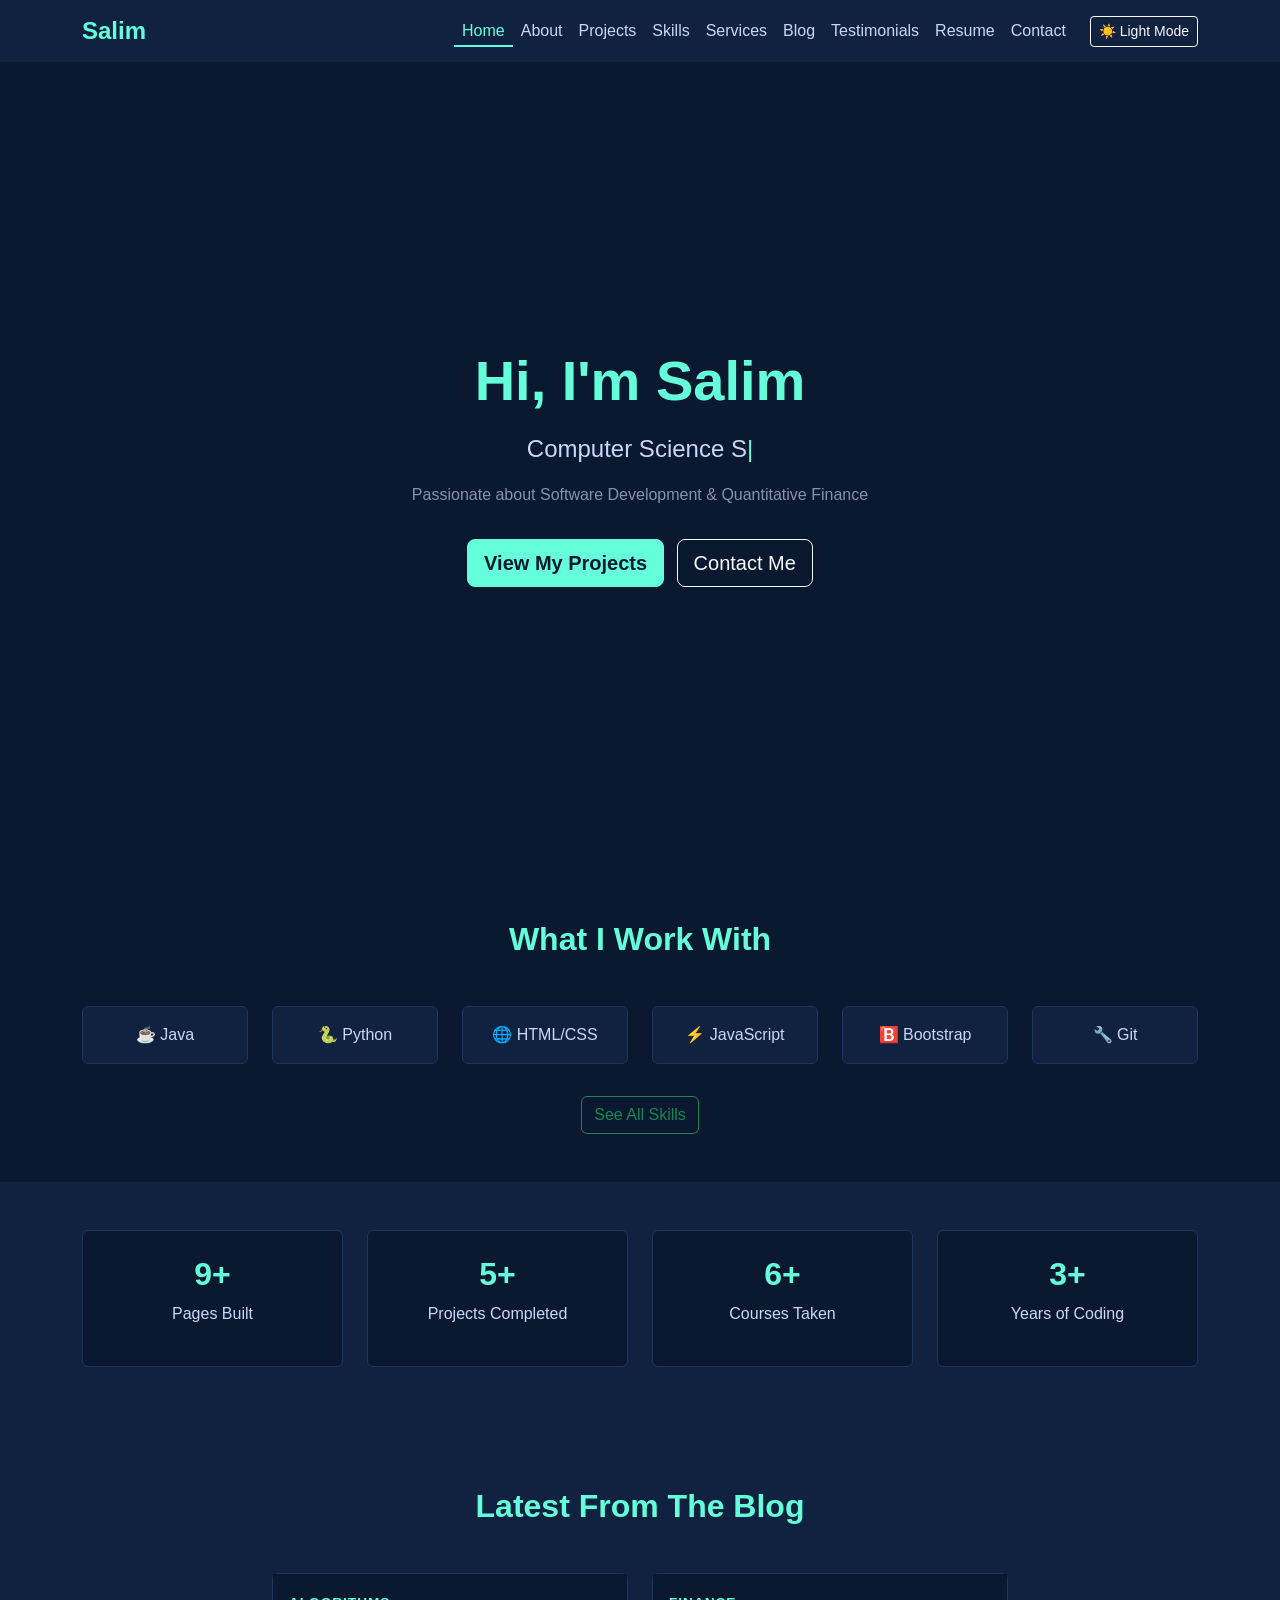
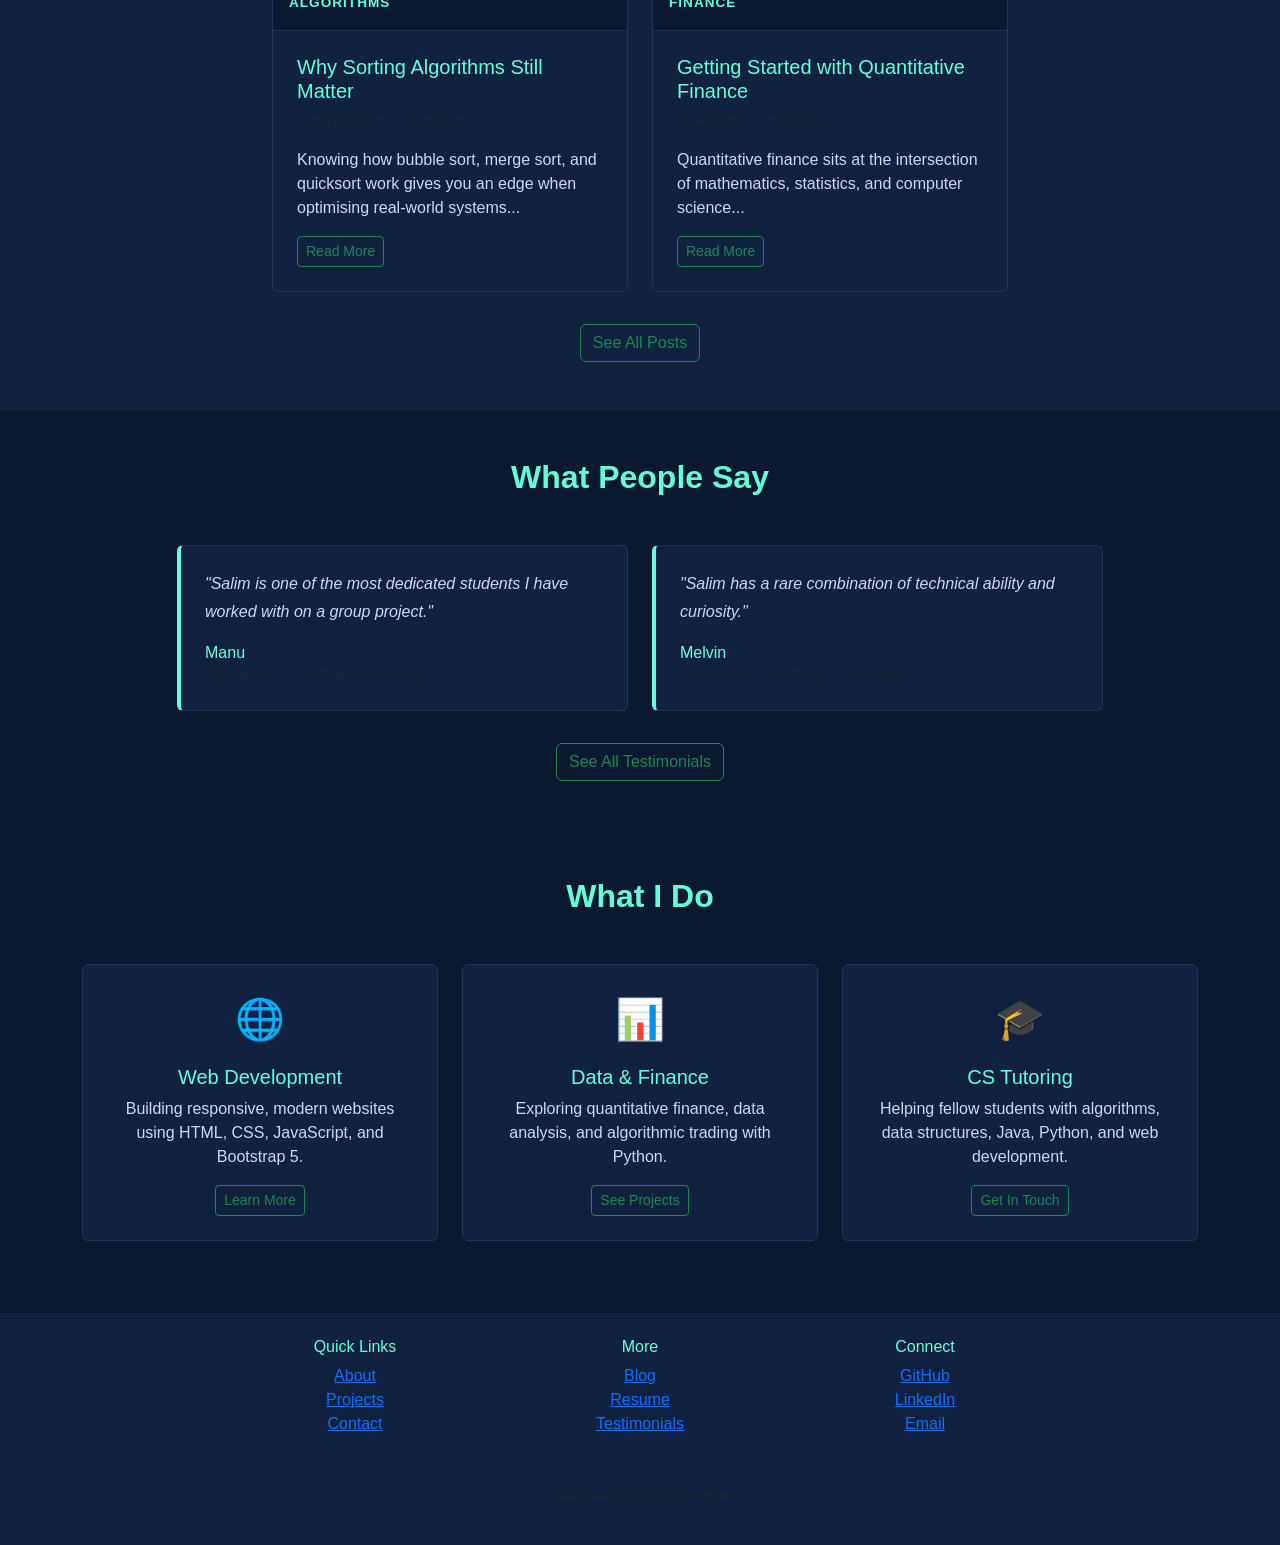
==== commit 72eea876: "Fix index.html structure, make blog posts expandable, fix mobile navbar and README" ====
--- a/index.html
+++ b/index.html
@@ -35,8 +35,8 @@
                     <li class="nav-item"><a class="nav-link" href="resume.html">Resume</a></li>
                     <li class="nav-item"><a class="nav-link" href="contact.html">Contact</a></li>
                 </ul>
-            </div>
-            <button id="modeToggle" class="btn btn-outline-light btn-sm ms-3" onclick="toggleMode()">☀️ Light Mode</button>
+                <button id="modeToggle" class="btn btn-outline-light btn-sm ms-lg-3 mt-2 mt-lg-0" onclick="toggleMode()">☀️ Light Mode</button>
+            </div>
         </div>
     </nav>
 
@@ -221,9 +221,8 @@
             </div>
         </div>
     </section>
-<!-- Pricing Note -->
-            <div class="row justify-content-center mt-4 mb-4">
-   <!-- Footer -->
+
+    <!-- Footer -->
     <footer class="text-center py-4">
         <div class="container">
             <div class="row justify-content-center mb-3">
@@ -254,32 +253,7 @@
             </div>
             <p class="text-muted small">&copy; 2026 Salim. All rights reserved.</p>
         </div>
-    </footer>             <div class="col-md-8">
-                    <div class="pricing-note p-4 rounded text-center">
-                        <h5 class="accent-text mb-3">💡 How It Works</h5>
-                        <div class="row">
-                            <div class="col-md-4 mb-3">
-                                <h6>1. Get In Touch</h6>
-                                <p class="text-muted small">Send me a message describing your project or need.</p>
-                            </div>
-                            <div class="col-md-4 mb-3">
-                                <h6>2. We Discuss</h6>
-                                <p class="text-muted small">We talk through the details, timeline, and requirements.</p>
-                            </div>
-                            <div class="col-md-4 mb-3">
-                                <h6>3. We Build</h6>
-                                <p class="text-muted small">I get to work and deliver clean, well-structured results.</p>
-                            </div>
-                        </div>
-                    </div>
-                </div>
-            </div>
-
-            <!-- CTA -->
-            <div class="text-center mt-4">
-                <p class="lead">Interested in working together?</p>
-                <a href="contact.html" class="btn btn-primary btn-lg">Get In Touch</a>
-            </div>
+    </footer>
 
     <button id="backToTop" onclick="scrollToTop()">↑</button>
 
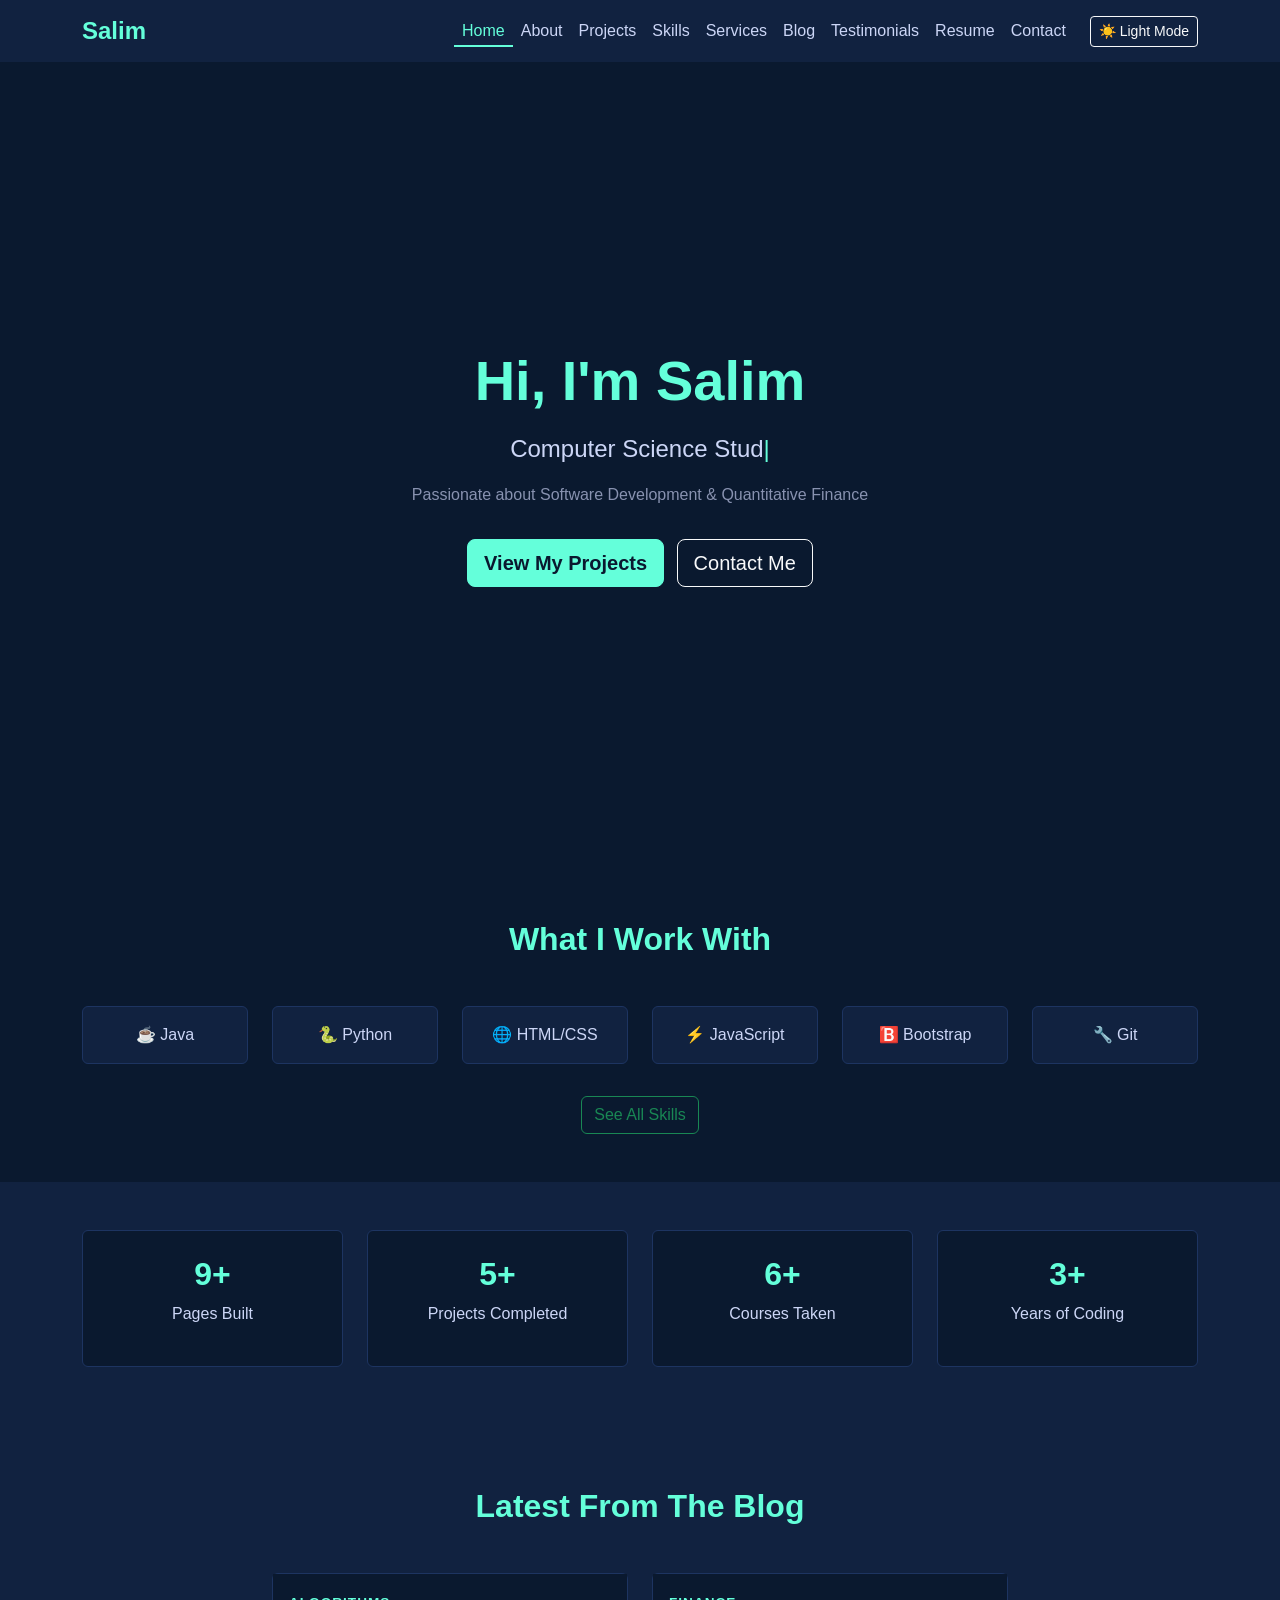
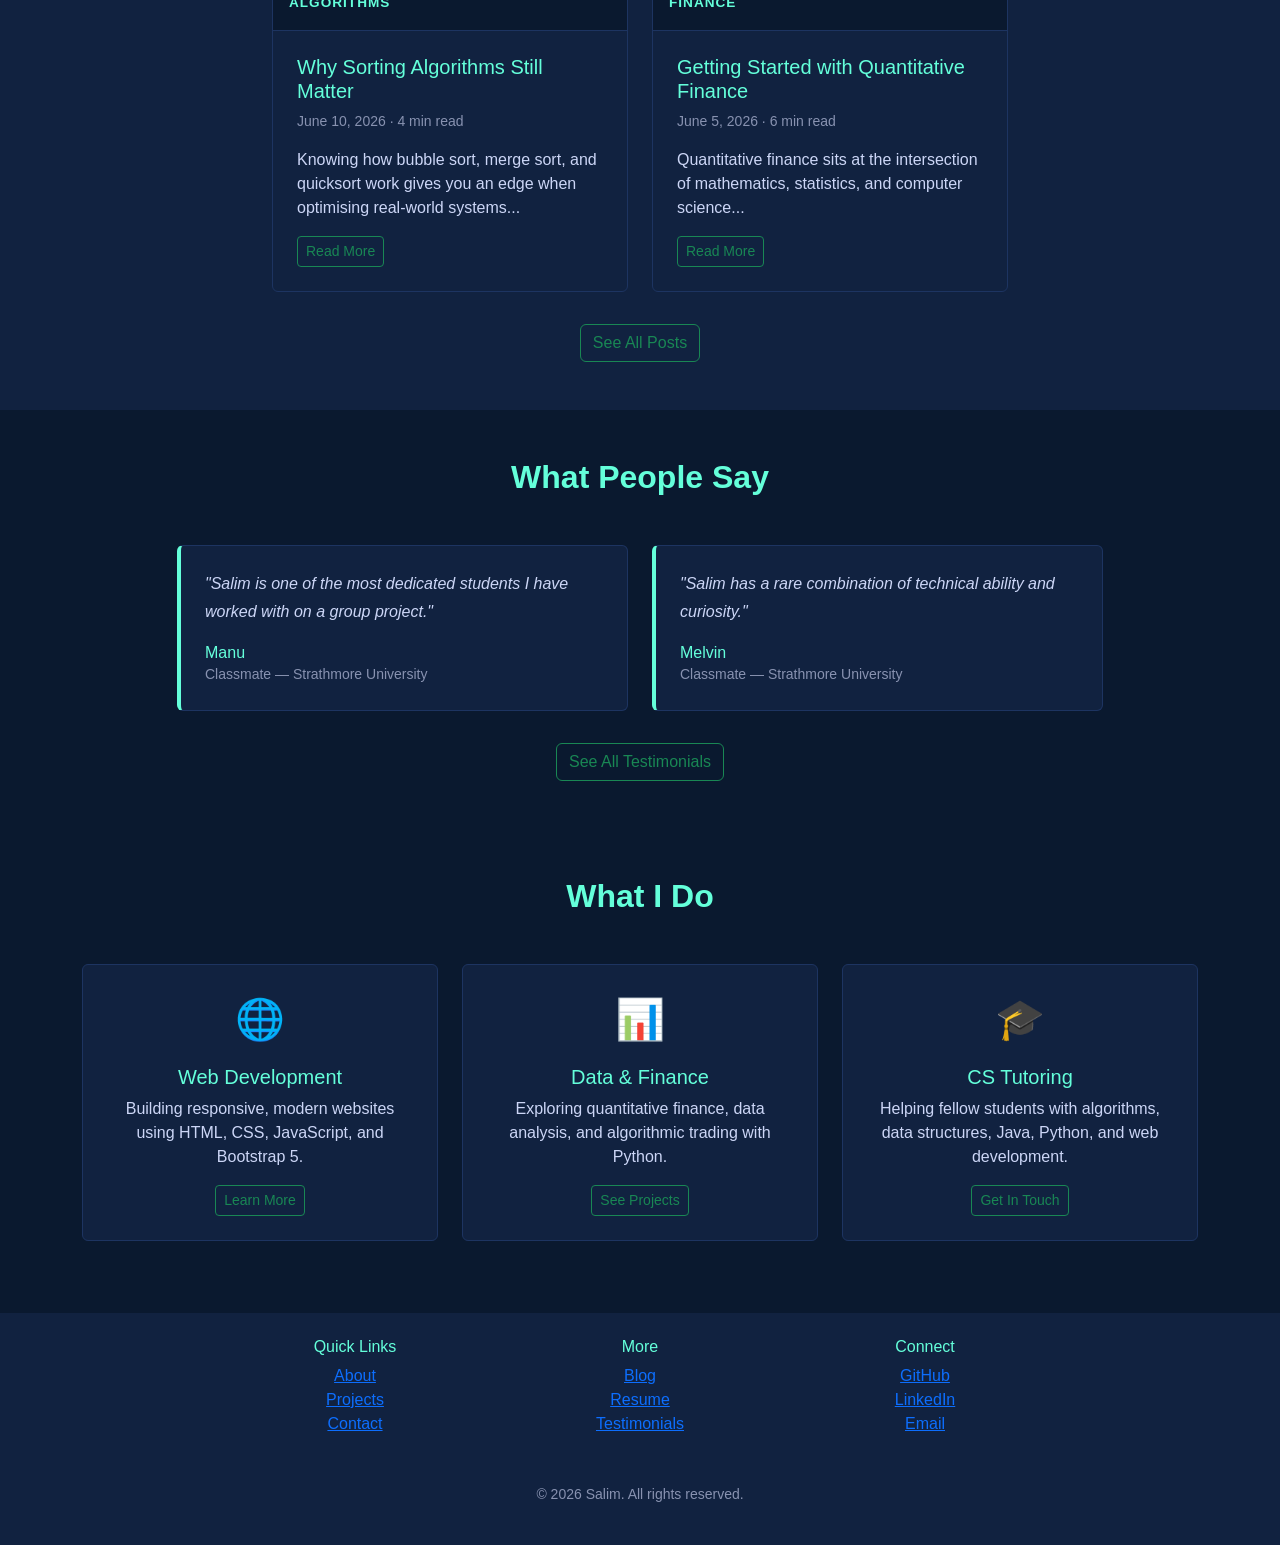
==== commit 90fda468: "Add ARIA accessibility attributes, Bootstrap tooltips, and fix light-mode contrast" ====
--- a/index.html
+++ b/index.html
@@ -17,10 +17,10 @@
     -->
 
     <!-- Navbar -->
-    <nav class="navbar navbar-expand-lg navbar-dark bg-dark">
+    <nav class="navbar navbar-expand-lg navbar-dark bg-dark" aria-label="Main navigation">
         <div class="container">
             <a class="navbar-brand" href="index.html">Salim</a>
-            <button class="navbar-toggler" type="button" data-bs-toggle="collapse" data-bs-target="#navbarNav">
+            <button class="navbar-toggler" type="button" data-bs-toggle="collapse" data-bs-target="#navbarNav" aria-controls="navbarNav" aria-expanded="false" aria-label="Toggle navigation">
                 <span class="navbar-toggler-icon"></span>
             </button>
             <div class="collapse navbar-collapse" id="navbarNav">
@@ -35,7 +35,7 @@
                     <li class="nav-item"><a class="nav-link" href="resume.html">Resume</a></li>
                     <li class="nav-item"><a class="nav-link" href="contact.html">Contact</a></li>
                 </ul>
-                <button id="modeToggle" class="btn btn-outline-light btn-sm ms-lg-3 mt-2 mt-lg-0" onclick="toggleMode()">☀️ Light Mode</button>
+                <button id="modeToggle" class="btn btn-outline-light btn-sm ms-lg-3 mt-2 mt-lg-0" onclick="toggleMode()" aria-label="Toggle light and dark mode">☀️ Light Mode</button>
             </div>
         </div>
     </nav>
@@ -245,9 +245,9 @@
                 <div class="col-md-3 mb-3">
                     <h6 class="accent-text">Connect</h6>
                     <ul class="list-unstyled">
-                        <li><a href="https://github.com/8salim3" target="_blank" class="social-link">GitHub</a></li>
-                        <li><a href="https://linkedin.com" target="_blank" class="social-link">LinkedIn</a></li>
-                        <li><a href="mailto:salim@strathmore.edu" class="social-link">Email</a></li>
+                        <li><a href="https://github.com/8salim3" target="_blank" class="social-link" data-bs-toggle="tooltip" title="View my GitHub profile">GitHub</a></li>
+                        <li><a href="https://linkedin.com" target="_blank" class="social-link" data-bs-toggle="tooltip" title="Connect on LinkedIn">LinkedIn</a></li>
+                        <li><a href="mailto:salim@strathmore.edu" class="social-link" data-bs-toggle="tooltip" title="Send me an email">Email</a></li>
                     </ul>
                 </div>
             </div>
@@ -255,7 +255,7 @@
         </div>
     </footer>
 
-    <button id="backToTop" onclick="scrollToTop()">↑</button>
+    <button id="backToTop" onclick="scrollToTop()" aria-label="Back to top" data-bs-toggle="tooltip" title="Back to top">↑</button>
 
     <script src="https://cdn.jsdelivr.net/npm/bootstrap@5.3.0/dist/js/bootstrap.bundle.min.js"></script>
     <script src="js/main.js"></script>
--- a/css/style.css
+++ b/css/style.css
@@ -255,6 +255,11 @@
 body.light-mode footer {
     background-color: #1a1a2e;
     color: #f0f4f8;
+}
+
+/* Muted text legibility (dark mode default) */
+.text-muted {
+    color: #8892b0 !important;
 }
 
 body.light-mode .text-muted {
@@ -423,4 +428,51 @@
     background-color: #112240;
     border: 1px solid #1d3461;
     border-top: 4px solid #64ffda;
-}+}
+/* ===== Light mode contrast fixes (cards/text added after original light-mode block) ===== */
+body.light-mode .hero .lead,
+body.light-mode #typedText {
+    color: #1a1a2e;
+}
+
+body.light-mode .cursor {
+    color: #0a7d62;
+}
+
+/* Cards that were missing light-mode styling */
+body.light-mode .stat-card,
+body.light-mode .feature-card,
+body.light-mode .tech-badge,
+body.light-mode .contact-info-card,
+body.light-mode .fun-fact-card,
+body.light-mode .timeline-item,
+body.light-mode .intro-card,
+body.light-mode .pricing-note {
+    background-color: #ffffff;
+    border-color: #d0d7de;
+    color: #1a1a2e;
+}
+
+/* Section backgrounds that were hard-coded dark navy */
+body.light-mode .stats-section,
+body.light-mode .cta-section {
+    background-color: #e3e9f0;
+    border-color: #d0d7de;
+}
+
+/* Inline dark navy background on the home "Latest Blog" section */
+body.light-mode section[style*="112240"] {
+    background-color: #e3e9f0 !important;
+}
+
+/* Make the outline-light buttons visible on a light background */
+body.light-mode .btn-outline-light {
+    color: #1a1a2e;
+    border-color: #1a1a2e;
+}
+
+body.light-mode .btn-outline-light:hover {
+    background-color: #1a1a2e;
+    color: #ffffff;
+}
+
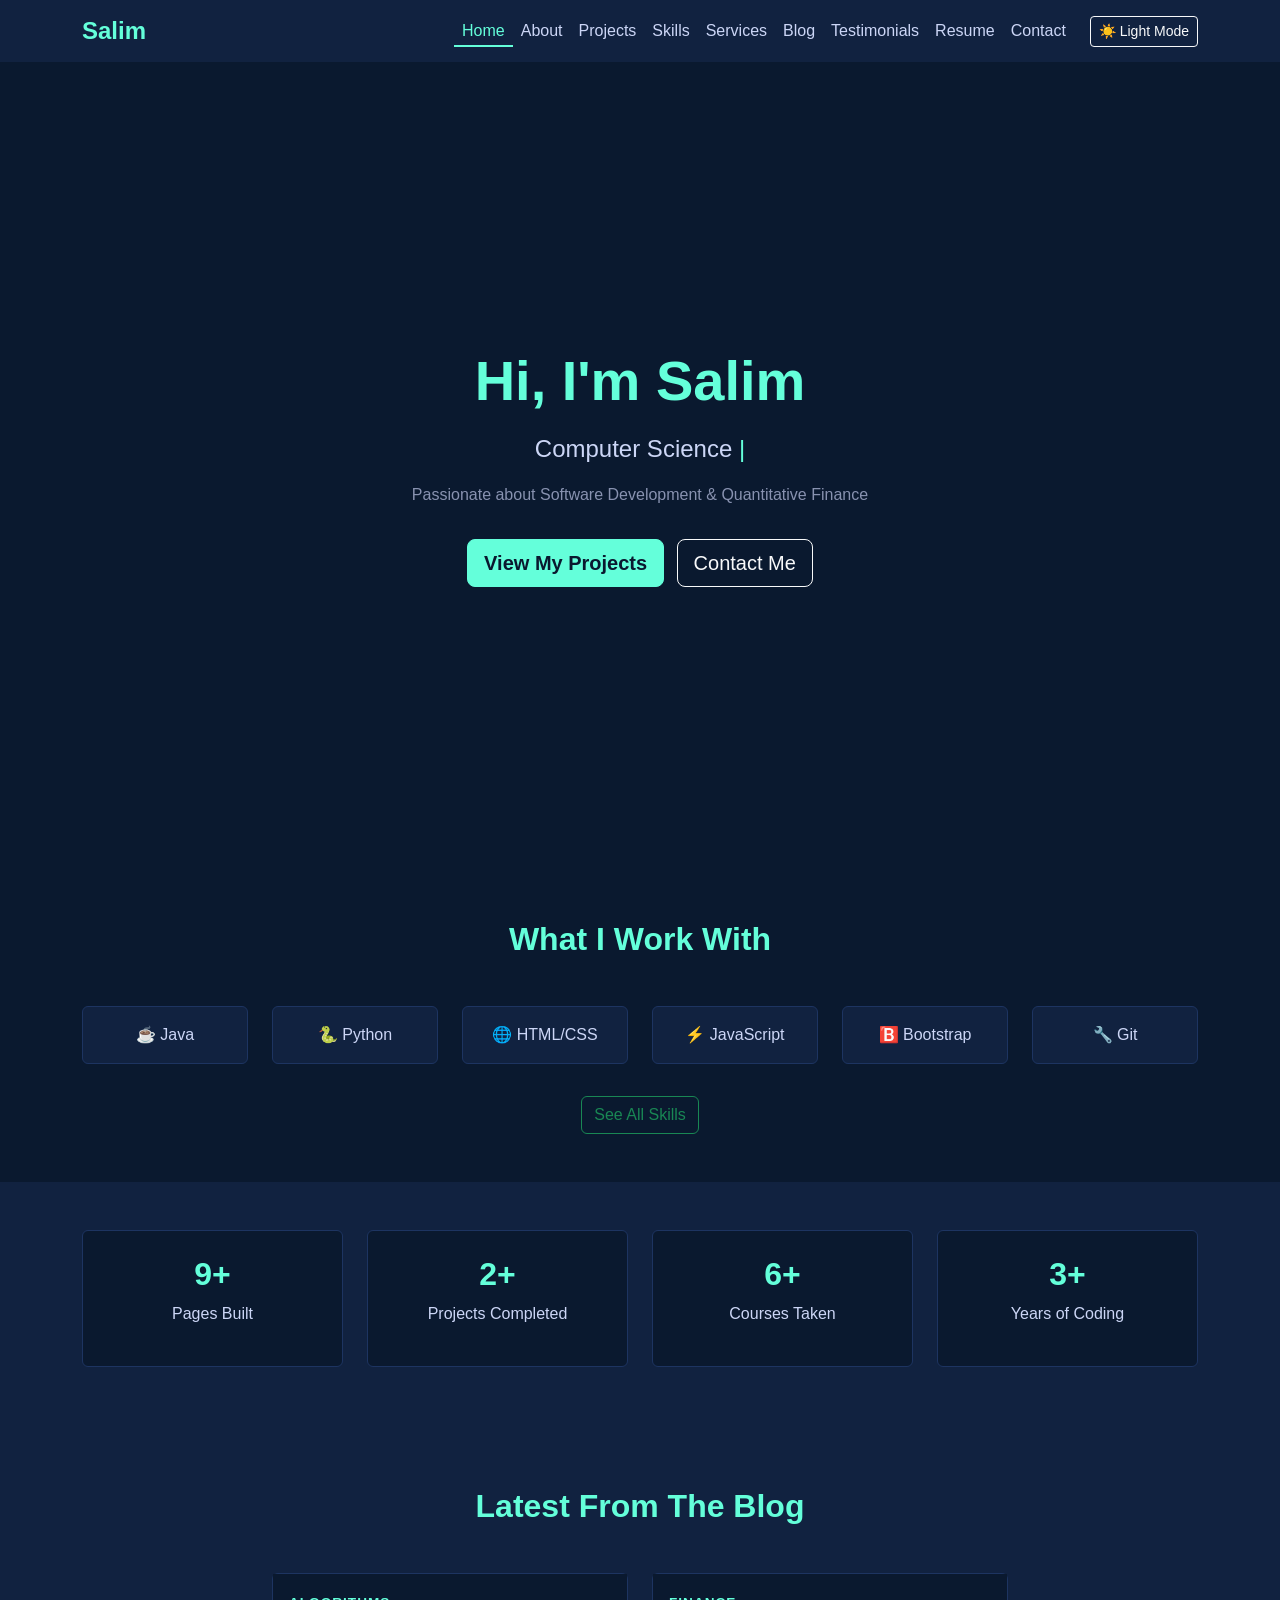
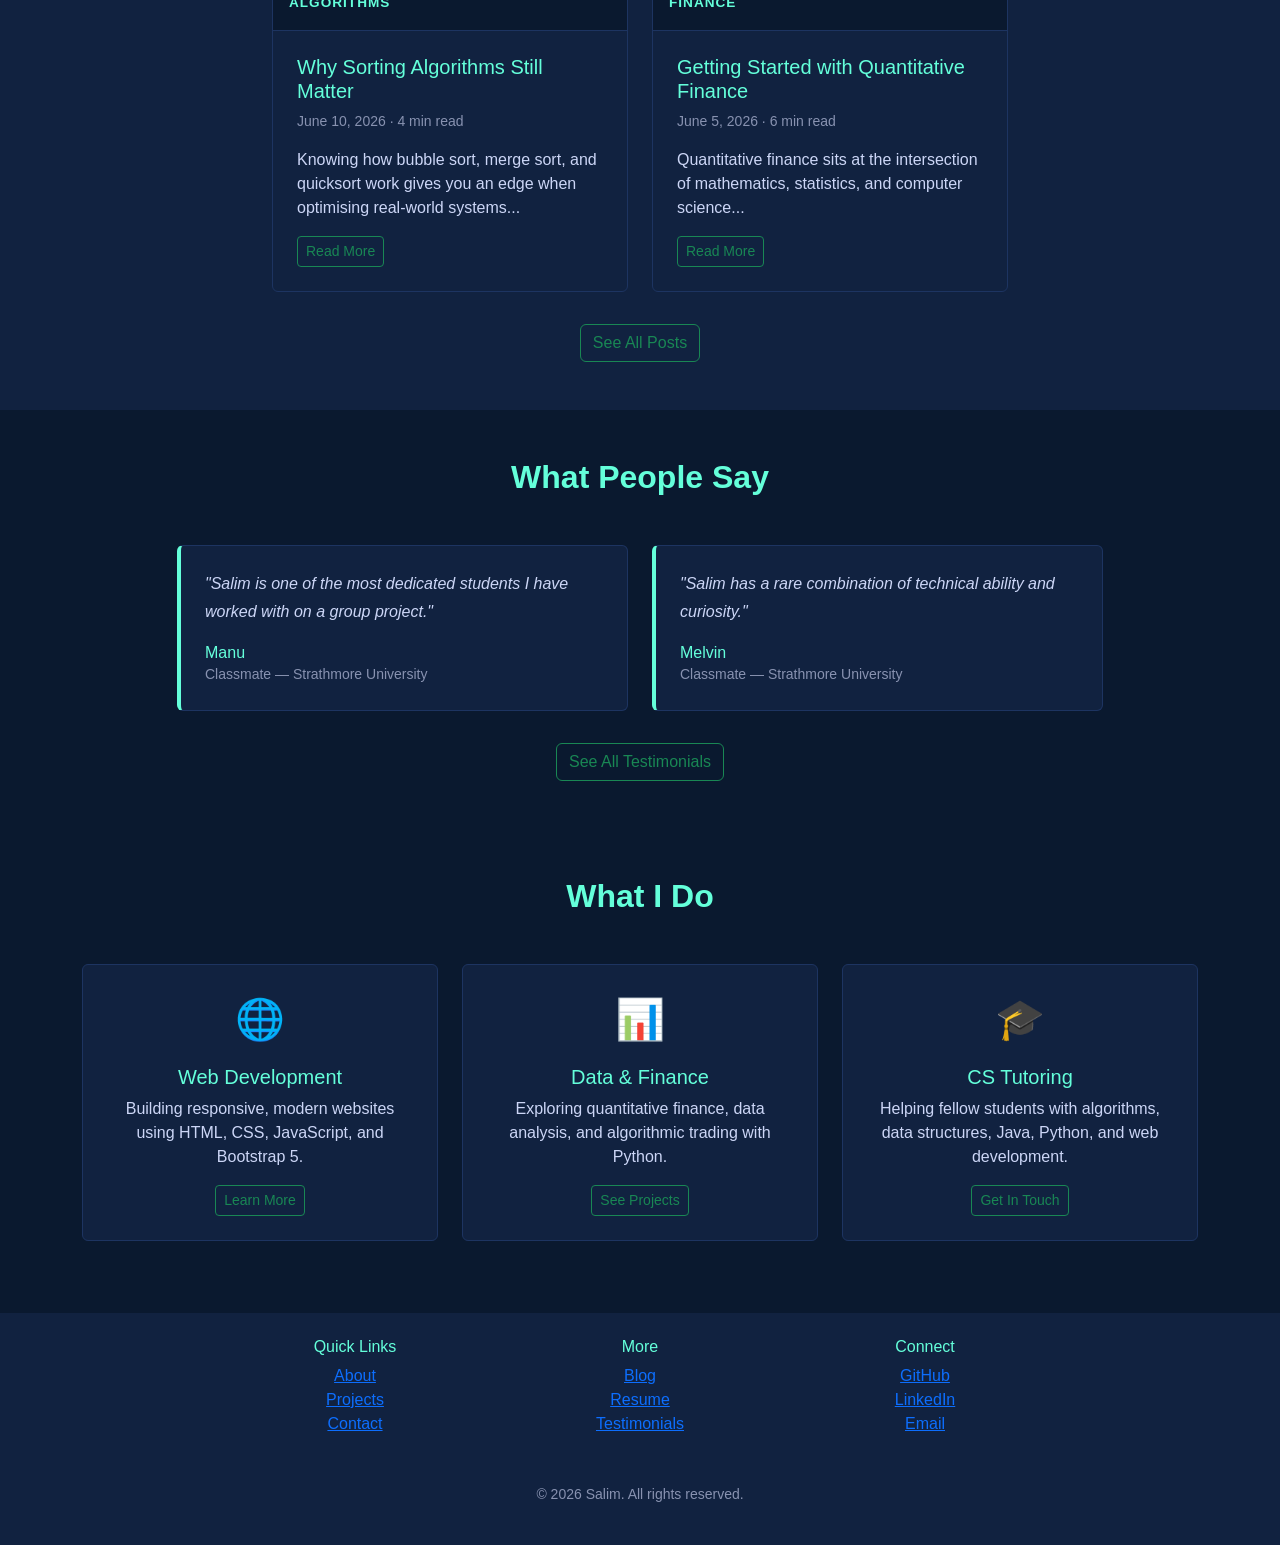
==== commit caf07f2f: "Correct Projects Completed stat to match actual completed projects" ====
--- a/index.html
+++ b/index.html
@@ -103,8 +103,17 @@
                 </div>
                 <div class="col-md-3 mb-4">
                     <div class="stat-card p-4 rounded">
-                        <h2 class="accent-text fw-bold">5+</h2>
+                        <body>
+<h2 class="accent-text fw-bold">2+</h2>
                         <p>Projects Completed</p>
+    <!-- 
+        Page: Contact (contact.html)
+        Author: Salim
+        Description: Contact page with info cards and JavaScript validated contact form
+        Last Updated: June 2026
+    -->
+
+    <!-- Navbar -->
                     </div>
                 </div>
                 <div class="col-md-3 mb-4">
